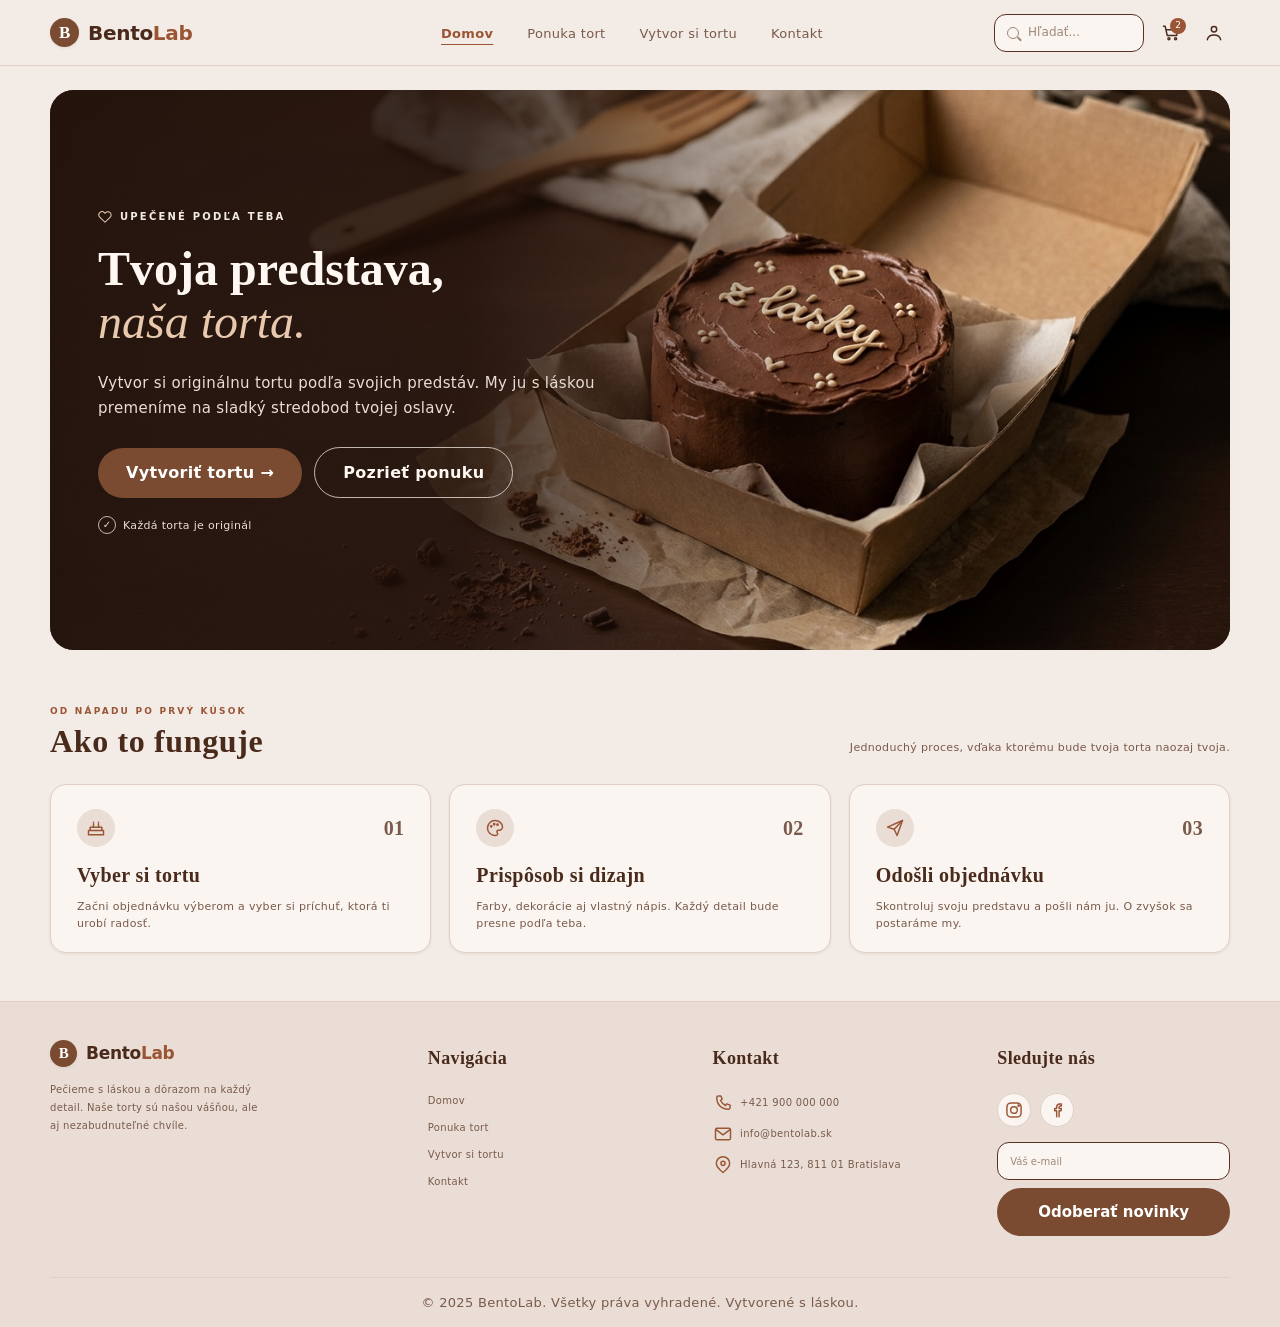
==== index.html @ b3e27fe7 "trieťa stranka "Vytvor si tortu"" ====
<!doctype html>
<html lang="sk">
<head>
  <meta charset="utf-8">
  <meta name="viewport" content="width=device-width, initial-scale=1">
  <title>BentoLab — Domov</title>
  <link rel="icon" type="image/svg+xml" href="img/favicon.svg">
  <link rel="stylesheet" href="styles.css">
</head>
<body>
  <header class="site-header">
    <div class="header-inner">
      <a class="brand" href="index.html" aria-label="BentoLab — Domov">
        <span class="brand-mark">B</span>
        <span class="brand-name"><span>Bento</span><span class="brand-accent">Lab</span></span>
      </a>

      <nav class="main-nav" aria-label="Hlavná navigácia">
        <a class="active" href="index.html" aria-current="page">Domov</a>
        <a href="ponuka.html">Ponuka tort</a>
        <a href="konfigurator.html">Vytvor si tortu</a>
        <a href="#">Kontakt</a>
      </nav>

      <div class="header-actions">
        <label class="search-box" aria-label="Hľadať">
          <span class="search-icon" aria-hidden="true"></span>
          <input type="search" placeholder="Hľadať..." autocomplete="off">
        </label>
        <button class="icon-button cart-button" type="button" aria-label="Košík">
          <svg class="cart-icon" aria-hidden="true" viewBox="0 0 24 24" fill="none" xmlns="http://www.w3.org/2000/svg">
            <path d="M3 4h2l2.5 11h11.2l2-7H6.1" />
            <circle cx="9.5" cy="19" r="1.25" />
            <circle cx="17.5" cy="19" r="1.25" />
          </svg>
          <span class="cart-count">2</span>
        </button>
        <button class="icon-button account-button" type="button" aria-label="Účet">
          <svg class="account-icon" aria-hidden="true" viewBox="0 0 24 24" fill="none" xmlns="http://www.w3.org/2000/svg">
            <circle cx="12" cy="7.5" r="3.25" />
            <path d="M4 20c.8-3.5 3.7-5.5 8-5.5s7.2 2 8 5.5" />
          </svg>
        </button>
        <button class="icon-button menu-toggle" type="button" aria-label="Otvoriť menu" aria-expanded="false" aria-controls="menu">
          <svg class="menu-icon" aria-hidden="true" viewBox="0 0 24 24" fill="none" xmlns="http://www.w3.org/2000/svg">
            <path class="menu-icon-open" d="M4 6h16M4 12h16M4 18h16" />
            <path class="menu-icon-close" d="m6 6 12 12M18 6 6 18" />
          </svg>
        </button>
      </div>
    </div>
    <nav class="mobile-nav" id="menu" aria-label="Mobilná navigácia" hidden>
      <a class="active" href="index.html" aria-current="page">Domov</a>
      <a href="ponuka.html">Ponuka tort</a>
      <a href="konfigurator.html">Vytvor si tortu</a>
      <a href="#">Kontakt</a>
    </nav>
  </header>

  <main>
    <section class="hero" aria-labelledby="hero-title">
      <img class="hero-image" src="img/hero-torta.png" alt="Čokoládová bento torta s nápisom z lásky v kartónovej krabičke">
      <div class="hero-inner">
        <div class="hero-copy">
          <p class="eyebrow">
            <svg class="badge-icon" viewBox="0 0 24 24" width="14" height="14" fill="none" stroke="currentColor" stroke-width="1.75" stroke-linecap="round" stroke-linejoin="round" aria-hidden="true">
              <path d="M20.8 4.6a5.5 5.5 0 0 0-7.8 0L12 5.7l-1.1-1.1a5.5 5.5 0 0 0-7.8 7.8l1.1 1.1L12 21l7.8-7.5 1.1-1.1a5.5 5.5 0 0 0-.1-7.8Z" />
            </svg>
            <span class="eyebrow-label">UPEČENÉ PODĽA TEBA</span>
          </p>
          <h1 id="hero-title"><span>Tvoja predstava,</span><em>naša torta.</em></h1>
          <p class="hero-description">
            Vytvor si originálnu tortu podľa svojich predstáv. My ju s láskou
            premeníme na sladký stredobod tvojej oslavy.
          </p>
          <div class="hero-actions">
            <a class="button button-primary" href="konfigurator.html">Vytvoriť tortu &rarr;</a>
            <a class="button button-secondary" href="ponuka.html">Pozrieť ponuku</a>
          </div>
          <p class="availability"><span aria-hidden="true">✓</span> Každá torta je originál</p>
        </div>
      </div>
    </section>

    <section class="how-it-works" aria-labelledby="how-title">
      <div class="section-heading">
        <div>
          <p class="eyebrow">OD NÁPADU PO PRVÝ KÚSOK</p>
          <h2 id="how-title">Ako to funguje</h2>
        </div>
        <p>Jednoduchý proces, vďaka ktorému bude tvoja torta naozaj tvoja.</p>
      </div>

      <div class="steps-grid">
        <article class="step-card">
          <div class="step-card-top">
            <span class="step-icon">
              <svg class="ui-icon" viewBox="0 0 24 24" fill="none" stroke="currentColor" stroke-width="1.75" stroke-linecap="round" stroke-linejoin="round" aria-hidden="true">
                <path d="M5 11h14v4H5zM3 15h18v5H3zM9 7v4m6-4v4M9 5v.01m6-.01v.01" />
              </svg>
            </span>
            <span class="step-number">01</span>
          </div>
          <h3>Vyber si tortu</h3>
          <p>Začni objednávku výberom a vyber si príchuť, ktorá ti urobí radosť.</p>
        </article>

        <article class="step-card">
          <div class="step-card-top">
            <span class="step-icon">
              <svg class="ui-icon" viewBox="0 0 24 24" fill="none" stroke="currentColor" stroke-width="1.75" stroke-linecap="round" stroke-linejoin="round" aria-hidden="true">
                <path d="M12 3a9 9 0 1 0 0 18h1.2a2 2 0 0 0 1.5-3.3 1.8 1.8 0 0 1 1.4-3h.9A4 4 0 0 0 21 10.7C21 6.5 17 3 12 3Z" />
                <circle cx="7.5" cy="10" r=".8" />
                <circle cx="11" cy="7.5" r=".8" />
                <circle cx="15" cy="8" r=".8" />
              </svg>
            </span>
            <span class="step-number">02</span>
          </div>
          <h3>Prispôsob si dizajn</h3>
          <p>Farby, dekorácie aj vlastný nápis. Každý detail bude presne podľa teba.</p>
        </article>

        <article class="step-card">
          <div class="step-card-top">
            <span class="step-icon">
              <svg class="ui-icon" viewBox="0 0 24 24" fill="none" stroke="currentColor" stroke-width="1.75" stroke-linecap="round" stroke-linejoin="round" aria-hidden="true">
                <path d="m3 11 18-8-6.5 18-3.5-7.5L3 11Z" />
                <path d="M11 13.5 21 3" />
              </svg>
            </span>
            <span class="step-number">03</span>
          </div>
          <h3>Odošli objednávku</h3>
          <p>Skontroluj svoju predstavu a pošli nám ju. O zvyšok sa postaráme my.</p>
        </article>
      </div>
    </section>
  </main>

  <footer class="site-footer">
    <div class="footer-inner">
      <div class="footer-brand">
        <a class="brand" href="index.html" aria-label="BentoLab — Domov">
          <span class="brand-mark">B</span>
          <span class="brand-name"><span>Bento</span><span class="brand-accent">Lab</span></span>
        </a>
        <p>
          Pečieme s láskou a dôrazom na každý detail. Naše torty sú našou vášňou,
          ale aj nezabudnuteľné chvíle.
        </p>
      </div>

      <div class="footer-column">
        <h2>Navigácia</h2>
        <a href="index.html">Domov</a>
        <a href="ponuka.html">Ponuka tort</a>
        <a href="konfigurator.html">Vytvor si tortu</a>
        <a href="#">Kontakt</a>
      </div>

      <div class="footer-column footer-contact">
        <h2>Kontakt</h2>
        <p>
          <svg class="ui-icon" viewBox="0 0 24 24" fill="none" stroke="currentColor" stroke-width="1.75" stroke-linecap="round" stroke-linejoin="round" aria-hidden="true">
            <path d="M6.5 3.5h3l1.5 4-2 1.5a15 15 0 0 0 6 6l1.5-2 4 1.5v3c0 1.1-.9 2-2 2C10 19.5 4.5 14 4.5 5.5c0-1.1.9-2 2-2Z" />
          </svg>
          +421 900 000 000
        </p>
        <p>
          <svg class="ui-icon" viewBox="0 0 24 24" fill="none" stroke="currentColor" stroke-width="1.75" stroke-linecap="round" stroke-linejoin="round" aria-hidden="true">
            <rect x="3" y="5" width="18" height="14" rx="2" />
            <path d="m4 7 8 6 8-6" />
          </svg>
          info@bentolab.sk
        </p>
        <p>
          <svg class="ui-icon" viewBox="0 0 24 24" fill="none" stroke="currentColor" stroke-width="1.75" stroke-linecap="round" stroke-linejoin="round" aria-hidden="true">
            <path d="M20 10c0 5-8 11-8 11S4 15 4 10a8 8 0 1 1 16 0Z" />
            <circle cx="12" cy="10" r="2.5" />
          </svg>
          Hlavná 123, 811 01 Bratislava
        </p>
      </div>

      <div class="footer-column footer-social">
        <h2>Sledujte nás</h2>
        <div class="social-links">
          <a href="#" aria-label="Instagram">
            <svg class="ui-icon" viewBox="0 0 24 24" fill="none" stroke="currentColor" stroke-width="1.75" stroke-linecap="round" stroke-linejoin="round" aria-hidden="true">
              <rect x="3.5" y="3.5" width="17" height="17" rx="5" />
              <circle cx="12" cy="12" r="4" />
              <circle cx="17.5" cy="6.8" r=".7" />
            </svg>
          </a>
          <a href="#" aria-label="Facebook">
            <svg class="ui-icon" viewBox="0 0 24 24" fill="none" stroke="currentColor" stroke-width="1.75" stroke-linecap="round" stroke-linejoin="round" aria-hidden="true">
              <path d="M14.5 20v-7h2.3l.4-2.7h-2.7V8.6c0-.8.3-1.3 1.4-1.3h1.4V4.9c-.7-.1-1.4-.2-2.1-.2-2.1 0-3.6 1.3-3.6 3.7v1.9H9.2V13h2.4v7" />
            </svg>
          </a>
        </div>
        <form class="newsletter" action="#" method="post">
          <label class="sr-only" for="newsletter-email">E-mail</label>
          <input id="newsletter-email" type="email" placeholder="Váš e-mail">
          <button type="submit">Odoberať novinky</button>
        </form>
      </div>
    </div>
    <p class="copyright">© 2025 BentoLab. Všetky práva vyhradené. Vytvorené s láskou.</p>
  </footer>

  <script src="script.js"></script>
</body>
</html>
---- styles.css ----
:root {
  --bg: #F3EBE6;
  --card: #FAF5F1;
  --block: #E9DDD5;
  --text: #4A2A1B;
  --text-secondary: #7A5A4A;
  --accent: #9A5535;
  --btn-primary: #7A4B30;
  --btn-primary-hover: #8F5C3E;
  --btn-text: #FFFFFF;
  --border: #5A3220;
  --border-card: #E0D0C6;
  --placeholder: #A08878;
  --font-heading: Georgia, serif;
  --font-body: system-ui, "Segoe UI", sans-serif;
  --font-size-base: 16px;
  --font-size-h1: 48px;
  --font-size-h2: 32px;
  --font-size-h3: 20px;
  --line-height-body: 1.6;
  --letter-spacing: 0.02em;
  --radius-pill: 999px;
  --radius-card: 16px;
  --radius-field: 12px;
  --radius-small: 8px;
  --radius-circle: 50%;
  --button-padding: 12px 28px;
  --field-padding: 0 12px;
  --card-padding: 24px 26px 20px;
  --shadow-card: 0 1px 3px rgba(74, 42, 27, 0.08);
}

* {
  box-sizing: border-box;
}

html {
  scroll-behavior: smooth;
}

body {
  margin: 0;
  background: var(--bg);
  color: var(--text);
  font-family: var(--font-body);
  font-size: var(--font-size-base);
  line-height: var(--line-height-body);
  letter-spacing: var(--letter-spacing);
}

h1,
h2,
h3 {
  font-family: var(--font-heading);
  letter-spacing: var(--letter-spacing);
}

a {
  color: inherit;
  text-decoration: none;
}

button,
input {
  font: inherit;
}

:focus-visible {
  outline: 2px solid var(--accent);
  outline-offset: 2px;
}

.search-box:focus-within {
  outline: 2px solid var(--accent);
  outline-offset: 2px;
}

input::placeholder {
  color: var(--placeholder);
  opacity: 1;
}

.sr-only {
  position: absolute;
  width: 1px;
  height: 1px;
  padding: 0;
  margin: -1px;
  overflow: hidden;
  clip: rect(0, 0, 0, 0);
  white-space: nowrap;
  border: 0;
}

.site-header {
  height: 66px;
  background: var(--bg);
  border-bottom: 1px solid var(--border-card);
}

.header-inner,
.how-it-works,
.footer-inner,
.copyright {
  width: min(1180px, calc(100% - 64px));
  margin-inline: auto;
}

.header-inner {
  height: 100%;
  display: grid;
  grid-template-columns: 220px 1fr auto;
  align-items: center;
  min-width: 0;
}

.brand {
  display: inline-flex;
  align-items: center;
  gap: 9px;
  width: fit-content;
  min-width: 0;
  max-width: 100%;
  color: var(--text);
  font-size: 20px;
  font-weight: 700;
  letter-spacing: -0.3px;
  white-space: nowrap;
}

.brand-name {
  color: var(--text);
}

.brand-accent {
  color: var(--accent);
}

.brand-mark {
  display: inline-grid;
  width: 29px;
  height: 29px;
  place-items: center;
  border-radius: var(--radius-circle);
  background: var(--btn-primary);
  color: var(--btn-text);
  font-size: 17px;
  font-family: var(--font-heading);
  line-height: 1;
  box-shadow: var(--shadow-card);
}

.main-nav {
  display: flex;
  align-items: center;
  justify-content: center;
  gap: 34px;
  font-family: var(--font-body);
  font-size: 13px;
  color: var(--text-secondary);
}

.main-nav a {
  position: relative;
  padding: 23px 0 20px;
}

.main-nav a.active {
  color: var(--accent);
  font-weight: 700;
  text-decoration: underline;
  text-decoration-thickness: 1px;
  text-underline-offset: 6px;
}

.header-actions {
  display: flex;
  align-items: center;
  justify-content: flex-end;
  gap: 12px;
}

.search-box {
  width: 150px;
  height: 38px;
  display: flex;
  align-items: center;
  gap: 7px;
  padding: var(--field-padding);
  border: 1px solid var(--border);
  border-radius: var(--radius-field);
  background: var(--card);
}

.search-box input {
  width: 100%;
  min-width: 0;
  border: 0;
  background: transparent;
  color: var(--text-secondary);
  font-family: var(--font-body);
  font-size: 12px;
}

.search-icon {
  position: relative;
  width: 12px;
  height: 12px;
  flex: 0 0 12px;
  border: 1.5px solid var(--placeholder);
  border-radius: var(--radius-circle);
}

.search-icon::after {
  content: "";
  position: absolute;
  width: 5px;
  height: 1.5px;
  right: -4px;
  bottom: -2px;
  background: var(--placeholder);
  transform: rotate(45deg);
}

.icon-button {
  position: relative;
  width: 31px;
  height: 38px;
  padding: 0;
  border: 0;
  background: transparent;
  color: var(--text-secondary);
  cursor: default;
}

.menu-toggle {
  display: none;
  width: 44px;
  height: 44px;
  color: var(--text);
  cursor: pointer;
}

.menu-icon {
  position: absolute;
  inset: 10px;
  width: 24px;
  height: 24px;
  fill: none;
  stroke: currentColor;
  stroke-width: 1.75px;
  stroke-linecap: round;
}

.menu-icon-close {
  display: none;
}

.menu-toggle[aria-expanded="true"] .menu-icon-open {
  display: none;
}

.menu-toggle[aria-expanded="true"] .menu-icon-close {
  display: block;
}

.mobile-nav {
  display: none;
}

.cart-icon,
.account-icon {
  position: absolute;
  left: 5px;
  top: 9px;
  width: 20px;
  height: 20px;
  color: var(--text);
  stroke: currentColor;
  stroke-width: 1.75;
  stroke-linecap: round;
  stroke-linejoin: round;
}

.cart-count {
  position: absolute;
  right: 1px;
  top: 4px;
  display: grid;
  width: 16px;
  height: 16px;
  place-items: center;
  border-radius: var(--radius-circle);
  background: var(--accent);
  color: var(--btn-text);
  font-family: var(--font-body);
  font-size: 9px;
}

.hero {
  position: relative;
  width: min(1180px, calc(100% - 64px));
  min-height: 560px;
  margin: 24px auto 0;
  overflow: hidden;
  border-radius: 24px;
  background: #1e0f08;
}

.hero-image {
  position: absolute;
  z-index: 0;
  inset: 0;
  width: 100%;
  height: 100%;
  object-fit: cover;
  object-position: 70% center;
}

.hero::after {
  position: absolute;
  z-index: 1;
  inset: 0;
  background: linear-gradient(90deg, rgba(30, 15, 8, 0.95) 0%, rgba(30, 15, 8, 0.85) 35%, rgba(30, 15, 8, 0) 70%);
  content: "";
}

.hero-inner {
  position: relative;
  z-index: 2;
  width: 100%;
  min-height: inherit;
  display: flex;
  align-items: center;
  padding: 48px;
}

.hero-copy {
  width: min(520px, 100%);
}

.hero-copy .eyebrow {
  display: inline-flex;
  align-items: center;
  gap: 8px;
  margin: 0 0 18px;
  padding: 0;
  line-height: 1;
  color: #F3EBE6;
}

.eyebrow {
  margin: 0 0 14px;
  color: var(--accent);
  font-family: var(--font-body);
  font-size: 10px;
  font-weight: 800;
  letter-spacing: 2.2px;
  text-transform: uppercase;
}

.hero-copy .eyebrow .badge-icon {
  display: block;
  width: 14px;
  height: 14px;
  flex-shrink: 0;
  color: #E8C9AE;
}

.hero-copy .eyebrow-label {
  line-height: 1;
  margin: 0;
  padding: 0;
}

.hero h1 {
  margin: 0;
  color: #FFF8F2;
  font-size: var(--font-size-h1);
  line-height: 1.12;
  letter-spacing: 0;
  font-weight: 700;
}

.hero h1 span,
.hero h1 em {
  display: block;
}

.hero h1 em {
  color: #E8C9AE;
  font-weight: 400;
}

.hero-description {
  max-width: 520px;
  margin: 22px 0 26px;
  color: #E9DDD5;
  font-family: var(--font-body);
  font-size: 15px;
  line-height: 1.65;
}

.hero-actions {
  display: flex;
  align-items: center;
  gap: 12px;
}

.button {
  display: inline-flex;
  min-height: 50px;
  align-items: center;
  justify-content: center;
  border-radius: var(--radius-pill);
  padding: var(--button-padding);
  font-family: var(--font-body);
  font-size: var(--font-size-base);
  font-weight: 700;
}

.button-primary {
  background: var(--btn-primary);
  color: var(--btn-text);
}

.hero .button-secondary {
  border: 1px solid rgba(255, 248, 242, 0.7);
  background: transparent;
  color: #FFF8F2;
}

.button-primary:hover,
.newsletter button:hover {
  background: var(--btn-primary-hover);
}

.hero .button-secondary:hover {
  background: rgba(255, 248, 242, 0.12);
}

.availability {
  display: flex;
  align-items: center;
  width: fit-content;
  margin: 18px 0 0;
  color: #E9DDD5;
  font-family: var(--font-body);
  font-size: 11px;
}

.availability span {
  display: inline-grid;
  width: 18px;
  height: 18px;
  margin-right: 7px;
  place-items: center;
  border: 1px solid rgba(233, 221, 213, 0.8);
  border-radius: var(--radius-circle);
  color: #E9DDD5;
  font-size: 10px;
}

.how-it-works {
  min-height: 265px;
  padding: 54px 0 48px;
}

.section-heading {
  display: flex;
  align-items: flex-end;
  justify-content: space-between;
  margin-bottom: 24px;
}

.section-heading .eyebrow {
  margin-bottom: 6px;
  font-size: 9px;
}

.section-heading h2 {
  margin: 0;
  color: var(--text);
  font-size: var(--font-size-h2);
  line-height: 1.1;
}

.section-heading > p {
  margin: 0 0 3px;
  color: var(--text-secondary);
  font-family: var(--font-body);
  font-size: 11px;
}

.steps-grid {
  display: grid;
  grid-template-columns: repeat(3, 1fr);
  gap: 18px;
}

.step-card {
  min-height: 150px;
  padding: var(--card-padding);
  border: 1px solid var(--border-card);
  border-radius: var(--radius-card);
  background: var(--card);
  box-shadow: var(--shadow-card);
}

.step-card-top {
  display: flex;
  align-items: center;
  justify-content: space-between;
  margin-bottom: 12px;
  color: var(--accent);
}

.step-icon {
  display: grid;
  width: 38px;
  height: 38px;
  place-items: center;
  border-radius: var(--radius-circle);
  background: var(--block);
}

.ui-icon {
  display: block;
  width: 20px;
  height: 20px;
  flex: none;
  color: var(--accent);
  fill: none;
  stroke: currentColor;
  stroke-width: 1.75;
  stroke-linecap: round;
  stroke-linejoin: round;
}

.step-number {
  color: var(--text-secondary);
  font-family: var(--font-heading);
  font-size: 20px;
  font-weight: 700;
  font-variant-numeric: lining-nums;
}

.step-card h3 {
  margin: 0 0 7px;
  color: var(--text);
  font-size: var(--font-size-h3);
}

.step-card p {
  margin: 0;
  color: var(--text-secondary);
  font-family: var(--font-body);
  font-size: 11px;
  line-height: 1.55;
}

.site-footer {
  background: var(--block);
  border-top: 1px solid var(--border-card);
}

.footer-inner {
  min-height: 220px;
  display: grid;
  grid-template-columns: 1.4fr repeat(3, 1fr);
  gap: 52px;
  padding: 38px 0 28px;
}

.footer-brand .brand {
  margin-bottom: 14px;
  font-size: 17px;
}

.footer-brand .brand-mark {
  width: 27px;
  height: 27px;
  font-size: 15px;
}

.footer-brand p,
.footer-contact p,
.footer-column a {
  font-family: var(--font-body);
}

.footer-brand p {
  max-width: 210px;
  margin: 0;
  color: var(--text-secondary);
  font-size: 10px;
  line-height: 1.8;
}

.footer-column {
  display: flex;
  flex-direction: column;
  align-items: flex-start;
  gap: 11px;
  color: var(--text-secondary);
  font-size: 10px;
}

.footer-column h2 {
  margin: 4px 0 10px;
  color: var(--text);
  font-family: Georgia, serif;
  font-size: 18px;
  font-weight: 600;
  letter-spacing: var(--letter-spacing);
}

.footer-contact p {
  margin: 0;
  line-height: 1.8;
}

.footer-contact .ui-icon {
  display: inline-block;
  margin-right: 4px;
  vertical-align: middle;
}

.social-links {
  display: flex;
  gap: 9px;
  margin-bottom: 4px;
}

.social-links a {
  display: grid;
  width: 34px;
  height: 34px;
  place-items: center;
  border: 1px solid var(--border-card);
  border-radius: var(--radius-circle);
  background: var(--card);
  color: var(--accent);
  font-family: var(--font-body);
  font-size: 15px;
}

.newsletter {
  width: 100%;
  display: flex;
  flex-direction: column;
  gap: 8px;
}

.newsletter input {
  width: 100%;
  height: 38px;
  border: 1px solid var(--border);
  border-radius: var(--radius-field);
  padding: var(--field-padding);
  background: var(--card);
  color: var(--text-secondary);
  font-family: var(--font-body);
  font-size: 10px;
}

.newsletter button {
  border: 0;
  border-radius: var(--radius-pill);
  padding: 12px 24px;
  background: var(--btn-primary);
  color: var(--btn-text);
  font-family: var(--font-body);
  font-size: 15px;
  font-weight: 600;
  cursor: pointer;
}

.copyright {
  min-height: 50px;
  display: flex;
  align-items: center;
  justify-content: center;
  margin-bottom: 0;
  border-top: 1px solid var(--border-card);
  color: var(--text-secondary);
  font-family: var(--font-body);
  font-size: 13px;
}

.cake-menu {
  width: min(1180px, calc(100% - 64px));
  margin-inline: auto;
  padding: 24px 0 34px;
}

.cake-grid {
  display: grid;
  grid-template-columns: repeat(3, minmax(0, 1fr));
  grid-auto-rows: 1fr;
  gap: 14px;
}

.cake-card,
.cake-card * {
  min-width: 0;
  max-width: 100%;
  box-sizing: border-box;
}

.cake-card {
  display: flex;
  flex-direction: column;
  overflow: hidden;
  border: 1px solid var(--border-card);
  border-radius: var(--radius-card);
  background: var(--card);
  box-shadow: var(--shadow-card);
}

.cake-image {
  position: relative;
  width: 100%;
  aspect-ratio: 1 / 1;
  display: flex;
  flex-direction: column;
  align-items: center;
  justify-content: center;
  gap: 8px;
  border-bottom: 1px solid var(--border-card);
  background: var(--card);
  color: var(--placeholder);
}

.cake-photo {
  position: absolute;
  inset: 0;
  width: 100%;
  height: 100%;
  border-radius: var(--radius-card) var(--radius-card) 0 0;
  object-fit: cover;
  object-position: center;
}

.cake-placeholder-icon {
  display: grid;
  width: 42px;
  height: 42px;
  place-items: center;
  border: 1px solid var(--border-card);
  border-radius: var(--radius-circle);
  color: var(--accent);
  font-size: 17px;
}

.cake-placeholder-text {
  font-size: 9px;
}

.cake-badge {
  position: absolute;
  top: 10px;
  left: 10px;
  padding: 2px 7px;
  border: 1px solid var(--border-card);
  border-radius: var(--radius-pill);
  background: var(--card);
  color: var(--text-secondary);
  font-size: 8px;
  line-height: 1.4;
  text-transform: uppercase;
}

.cake-card-content {
  flex: 1;
  display: flex;
  flex-direction: column;
  gap: 12px;
  padding: 12px;
}

.cake-card-heading {
  display: flex;
  align-items: flex-start;
  justify-content: space-between;
  gap: 6px;
}

.cake-card-heading h2 {
  margin: 0;
  color: var(--text);
  font-size: 17px;
  line-height: 1.25;
  overflow-wrap: anywhere;
}

.cake-rating {
  flex: none;
  color: var(--accent);
  font-size: 10px;
  letter-spacing: 0;
  line-height: 1.5;
  white-space: nowrap;
}

.cake-description {
  margin: 0;
  color: var(--text-secondary);
  font-size: 13px;
  line-height: 1.6;
  overflow-wrap: anywhere;
}

.cake-card-footer {
  display: flex;
  flex-direction: column;
  gap: 12px;
  margin-top: auto;
}

.cake-price {
  display: flex;
  align-items: center;
  justify-content: space-between;
  color: var(--text-secondary);
  font-size: 11px;
}

.cake-price strong {
  color: var(--accent);
  font-size: 13px;
}

.cake-button {
  display: flex;
  min-height: 42px;
  align-items: center;
  justify-content: center;
  gap: 6px;
  border-radius: var(--radius-pill);
  background: var(--btn-primary);
  color: var(--btn-text);
  font-size: 12px;
  font-weight: 700;
  text-align: center;
  white-space: normal;
  overflow-wrap: anywhere;
}

.cake-button:hover {
  background: var(--btn-primary-hover);
}

.custom-cake-cta {
  background: var(--block);
}

.custom-cake-cta-inner {
  width: min(1180px, calc(100% - 64px));
  min-height: 250px;
  display: flex;
  flex-direction: column;
  align-items: center;
  justify-content: center;
  gap: 16px;
  margin-inline: auto;
  padding: 32px 0;
  text-align: center;
}

.custom-cake-cta h2 {
  margin: 0;
  color: var(--text);
  font-size: var(--font-size-h2);
  line-height: 1.2;
}

.custom-cake-cta p {
  margin: 0;
  color: var(--text-secondary);
  font-size: 16px;
}

.builder-page {
  width: min(1180px, calc(100% - 64px));
  min-width: 0;
  max-width: 100%;
  margin-inline: auto;
  padding: 38px 0 64px;
}

.builder-heading {
  max-width: 680px;
  margin-bottom: 32px;
}

.builder-heading .eyebrow {
  margin-bottom: 8px;
}

.builder-heading h1 {
  margin: 0 0 10px;
  color: var(--text);
  font-size: var(--font-size-h1);
  line-height: 1.15;
}

.builder-heading > p:last-child {
  margin: 0;
  color: var(--text-secondary);
}

.builder-layout {
  display: grid;
  grid-template-columns: minmax(0, 1.15fr) minmax(0, 1fr);
  align-items: start;
  gap: 48px;
  min-width: 0;
  max-width: 100%;
}

.cake-preview {
  min-width: 0;
  max-width: 100%;
  margin: 0;
}

.cake-preview-panel {
  position: relative;
  width: 100%;
  aspect-ratio: 1 / 1;
  display: grid;
  place-items: center;
  overflow: hidden;
  border: 1px solid var(--border-card);
  border-radius: var(--radius-card);
  background: var(--block);
  box-shadow: var(--shadow-card);
}

.preview-label {
  position: absolute;
  top: 16%;
  left: 50%;
  display: flex;
  align-items: center;
  gap: 7px;
  padding: 6px 12px;
  border: 1px solid var(--border-card);
  border-radius: var(--radius-pill);
  background: var(--card);
  color: var(--text-secondary);
  font-size: 11px;
  transform: translateX(-50%);
  white-space: nowrap;
}

.preview-label span {
  color: var(--accent);
  font-size: 10px;
}

.preview-cake {
  --cake-icing: var(--accent);
  --cake-ink: var(--btn-text);
  position: relative;
  width: min(270px, 72%);
  aspect-ratio: 1 / 0.72;
  margin-top: 16%;
}

.preview-cake[data-color="apricot"] {
  --cake-icing: var(--btn-primary);
}

.preview-cake[data-color="blue"] {
  --cake-icing: var(--text-secondary);
}

.preview-cake[data-color="sage"] {
  --cake-icing: var(--card);
  --cake-ink: var(--text);
}

.preview-top,
.preview-layer,
.preview-filling,
.preview-base {
  position: absolute;
  left: 50%;
  width: 72%;
  transform: translateX(-50%);
}

.preview-top {
  z-index: 2;
  top: 10%;
  width: 54%;
  height: 19%;
  border: 1px solid var(--border-card);
  border-radius: 30px 30px 10px 10px;
  background: var(--card);
}

.preview-decoration {
  position: absolute;
  z-index: 4;
  top: 6%;
  left: 50%;
  color: var(--accent);
  font-size: 20px;
  transform: translateX(-50%);
}

.preview-layer {
  z-index: 3;
  top: 22%;
  height: 35%;
  display: grid;
  place-items: center;
  border: 1px solid var(--accent);
  border-radius: 48% 48% 16% 16% / 38% 38% 18% 18%;
  background: var(--cake-icing);
  color: var(--cake-ink);
}

.preview-inscription {
  max-width: 90%;
  overflow: hidden;
  font-family: var(--font-heading);
  font-size: clamp(11px, 2vw, 16px);
  font-weight: 700;
  text-overflow: ellipsis;
  white-space: nowrap;
}

.preview-filling {
  z-index: 2;
  top: 54%;
  height: 9%;
  border: 1px solid var(--border-card);
  border-radius: 50%;
  background: var(--card);
}

.preview-base {
  z-index: 1;
  top: 58%;
  height: 33%;
  display: grid;
  place-items: center;
  border: 1px solid var(--accent);
  border-radius: 18% 18% 16% 16% / 24% 24% 16% 16%;
  background: var(--cake-icing);
  color: var(--cake-ink);
  font-size: clamp(8px, 1.5vw, 12px);
  text-align: center;
}

.preview-shadow {
  position: absolute;
  right: 3%;
  bottom: 1%;
  left: 3%;
  height: 7%;
  border-radius: 50%;
  background: rgba(74, 42, 27, 0.12);
  filter: blur(4px);
}

.cake-preview figcaption {
  margin-top: 12px;
  color: var(--text-secondary);
  font-size: 12px;
  text-align: center;
}

.config-card {
  min-width: 0;
  max-width: 100%;
  padding: 24px;
  border: 1px solid var(--border-card);
  border-radius: var(--radius-card);
  background: var(--card);
  box-shadow: var(--shadow-card);
}

.config-card-heading {
  display: flex;
  align-items: center;
  justify-content: space-between;
  gap: 12px;
  padding-bottom: 16px;
  border-bottom: 1px solid var(--border-card);
}

.config-card-heading .eyebrow {
  margin: 0 0 2px;
  font-size: 9px;
}

.config-card-heading h2 {
  margin: 0;
  color: var(--text);
  font-size: 26px;
  line-height: 1.25;
}

.step-count {
  flex: none;
  padding: 4px 9px;
  border-radius: var(--radius-pill);
  background: var(--block);
  color: var(--text-secondary);
  font-size: 10px;
}

#cake-configurator {
  min-width: 0;
  max-width: 100%;
}

.config-step {
  min-width: 0;
  min-inline-size: 0;
  max-width: 100%;
  margin: 0;
  padding: 14px 0;
  border: 0;
  border-bottom: 1px solid var(--border-card);
}

.config-step legend {
  width: 100%;
  display: flex;
  align-items: center;
  gap: 8px;
  padding: 0 0 10px;
  color: var(--text);
  font-size: 13px;
  font-weight: 700;
}

.step-index {
  width: 20px;
  height: 20px;
  flex: 0 0 20px;
  display: inline-grid;
  place-items: center;
  border-radius: var(--radius-circle);
  background: var(--block);
  color: var(--accent);
  font-size: 10px;
}

.size-options {
  display: grid;
  grid-template-columns: repeat(3, minmax(0, 1fr));
  gap: 8px;
  min-width: 0;
}

.size-option,
.color-option,
.decoration-option {
  position: relative;
  min-width: 0;
  max-width: 100%;
  cursor: pointer;
}

.config-choice[type="radio"],
.config-choice[type="checkbox"] {
  position: absolute;
  width: 1px;
  height: 1px;
  padding: 0;
  margin: -1px;
  overflow: hidden;
  clip: rect(0, 0, 0, 0);
  white-space: nowrap;
  border: 0;
}

.size-option-content {
  min-height: 54px;
  display: flex;
  flex-direction: column;
  align-items: center;
  justify-content: center;
  gap: 1px;
  border: 1px solid var(--border-card);
  border-radius: var(--radius-field);
  background: var(--card);
  color: var(--text);
}

.size-option-content strong {
  font-size: 12px;
}

.size-option-content small {
  color: var(--text-secondary);
  font-size: 9px;
  line-height: 1.4;
}

.config-choice[type="radio"]:checked + .size-option-content,
.config-choice[type="radio"]:checked + .color-option-content {
  border-color: var(--accent);
  box-shadow: inset 0 0 0 1px var(--accent);
}

.config-choice[type="radio"]:focus-visible + .size-option-content,
.config-choice[type="radio"]:focus-visible + .color-option-content,
.config-choice[type="checkbox"]:focus-visible + span {
  outline: 2px solid var(--accent);
  outline-offset: 2px;
}

.field-label {
  display: block;
  margin: 10px 0 5px;
  color: var(--text-secondary);
  font-size: 11px;
}

.config-select,
.config-input {
  width: 100%;
  min-width: 0;
  max-width: 100%;
  min-height: 40px;
  padding: 8px 11px;
  border: 1px solid var(--border-card);
  border-radius: var(--radius-small);
  background: var(--card);
  color: var(--text-secondary);
  font-family: var(--font-body);
  font-size: 11px;
}

.color-options {
  display: grid;
  grid-template-columns: repeat(4, minmax(0, 1fr));
  gap: 6px;
  min-width: 0;
}

.color-option-content {
  min-height: 64px;
  display: flex;
  flex-direction: column;
  align-items: center;
  justify-content: center;
  gap: 5px;
  border: 1px solid transparent;
  border-radius: var(--radius-small);
  color: var(--text-secondary);
  font-size: 9px;
  line-height: 1.3;
  text-align: center;
}

.color-swatch {
  width: 16px;
  height: 16px;
  border: 2px solid var(--card);
  border-radius: var(--radius-circle);
  box-shadow: 0 0 0 1px var(--border-card);
}

.swatch-rose {
  background: var(--accent);
}

.swatch-apricot {
  background: var(--placeholder);
}

.swatch-blue {
  background: var(--text-secondary);
}

.swatch-sage {
  background: var(--block);
}

.decoration-options {
  display: flex;
  flex-wrap: wrap;
  gap: 7px;
  margin-top: 7px;
}

.decoration-option > span {
  min-height: 27px;
  display: flex;
  align-items: center;
  padding: 4px 10px;
  border: 1px solid var(--border-card);
  border-radius: var(--radius-pill);
  background: var(--card);
  color: var(--text-secondary);
  font-size: 10px;
}

.config-choice[type="checkbox"]:checked + span {
  border-color: var(--accent);
  background: var(--block);
  color: var(--text);
}

.config-input::placeholder {
  color: var(--placeholder);
}

.character-count {
  margin: 4px 0 0;
  color: var(--text-secondary);
  font-size: 9px;
  text-align: right;
}

.upload-control {
  min-height: 54px;
  display: flex;
  align-items: center;
  gap: 10px;
  padding: 9px 12px;
  border: 1px solid var(--border-card);
  border-radius: var(--radius-field);
  background: var(--card);
  color: var(--text-secondary);
  cursor: pointer;
}

.upload-icon,
.upload-action {
  color: var(--accent);
  font-size: 17px;
}

.upload-copy {
  min-width: 0;
  flex: 1;
  display: flex;
  flex-direction: column;
  line-height: 1.4;
}

.upload-copy strong {
  color: var(--text);
  font-size: 10px;
}

.upload-copy small {
  color: var(--text-secondary);
  font-size: 9px;
}

.upload-status {
  min-height: 0;
  margin: 0;
  color: var(--text-secondary);
  font-size: 10px;
  overflow-wrap: anywhere;
}

.upload-status:not(:empty) {
  margin-top: 5px;
}

.order-summary {
  margin-top: 14px;
  padding: 14px;
  border: 1px solid var(--border-card);
  border-radius: var(--radius-field);
  background: var(--bg);
}

.summary-price {
  display: flex;
  align-items: center;
  justify-content: space-between;
  gap: 12px;
  color: var(--text-secondary);
  font-size: 11px;
}

.summary-price strong {
  color: var(--accent);
  font-size: 20px;
  white-space: nowrap;
}

.summary-details,
.summary-note {
  margin: 7px 0 0;
  color: var(--text-secondary);
  font-size: 9px;
  line-height: 1.5;
  overflow-wrap: anywhere;
}

.order-button {
  width: 100%;
  min-height: 42px;
  gap: 6px;
  margin-top: 12px;
  padding: 10px 16px;
  border: 0;
  font-size: 11px;
  cursor: pointer;
}

@media (max-width: 980px) {
  .header-inner,
  .how-it-works,
  .footer-inner,
  .copyright {
    width: min(100% - 40px, 760px);
  }

  .header-inner {
    grid-template-columns: 180px 1fr;
  }

  .builder-layout {
    grid-template-columns: minmax(0, 1fr);
    gap: 28px;
  }

  .cake-preview {
    width: min(100%, 560px);
    justify-self: center;
  }

  .custom-cake-cta-inner {
    width: min(100% - 40px, 760px);
  }

  .main-nav {
    display: none;
  }

  .header-actions {
    justify-self: end;
  }

  .footer-inner {
    grid-template-columns: 1.2fr 0.8fr 1fr;
  }

  .footer-social {
    grid-column: 1 / -1;
  }
}

@media (max-width: 760px) {
  .site-header {
    height: 58px;
  }

  .header-inner,
  .how-it-works,
  .footer-inner,
  .copyright {
    width: calc(100% - 32px);
  }

  .cake-menu,
  .custom-cake-cta-inner,
  .builder-page {
    width: calc(100% - 32px);
    max-width: 100%;
    min-width: 0;
  }

  .header-inner {
    grid-template-columns: minmax(0, 1fr) auto;
  }

  .header-actions {
    min-width: 0;
    max-width: 100%;
  }

  .icon-button {
    flex: 0 0 auto;
  }

  .search-box {
    display: none;
  }

  .section-heading {
    align-items: flex-start;
  }

  .section-heading > p {
    display: none;
  }

  .steps-grid {
    grid-template-columns: 1fr;
  }

  .cake-grid {
    grid-template-columns: repeat(2, minmax(0, 1fr));
  }

  .footer-inner {
    grid-template-columns: 1fr 1fr;
  }

  .footer-social {
    grid-column: auto;
  }
}

@media (max-width: 520px) {
  .header-actions {
    gap: 4px;
  }

  .builder-heading h1 {
    font-size: 36px;
  }

  .config-card {
    padding: 18px;
  }

  .hero-actions {
    align-items: flex-start;
    flex-direction: column;
  }

  .footer-inner {
    grid-template-columns: 1fr;
  }
}

@media (max-width: 600px) {
  .cake-grid {
    grid-template-columns: minmax(0, 1fr);
    gap: 12px;
  }
}

@media (max-width: 768px) {
  .site-header {
    height: auto;
  }

  .header-inner {
    min-height: 58px;
  }

  .search-box {
    display: none;
  }

  .menu-toggle {
    display: block;
  }

  .mobile-nav:not([hidden]) {
    display: flex;
    flex-direction: column;
    width: 100%;
    padding: 4px 16px;
    border-bottom: 1px solid var(--border-card);
    background: var(--bg);
  }

  .mobile-nav a {
    padding: 14px;
    color: var(--text-secondary);
  }

  .mobile-nav a.active {
    color: var(--accent);
    text-decoration: underline;
    text-decoration-color: var(--accent);
    text-underline-offset: 4px;
  }

  .hero {
    width: calc(100% - 32px);
    min-height: 560px;
    margin-top: 16px;
  }

  .hero::after {
    background: linear-gradient(180deg, rgba(30, 15, 8, 0.92) 0%, rgba(30, 15, 8, 0.6) 58%, rgba(30, 15, 8, 0.2) 100%);
  }

  .hero-inner {
    align-items: flex-start;
    padding: 32px 24px;
  }

  .hero-copy {
    width: min(520px, 100%);
  }

  .hero h1 {
    font-size: 40px;
  }

  .hero-actions {
    align-items: stretch;
    flex-direction: column;
  }

  .hero-actions .button {
    width: 100%;
  }
}
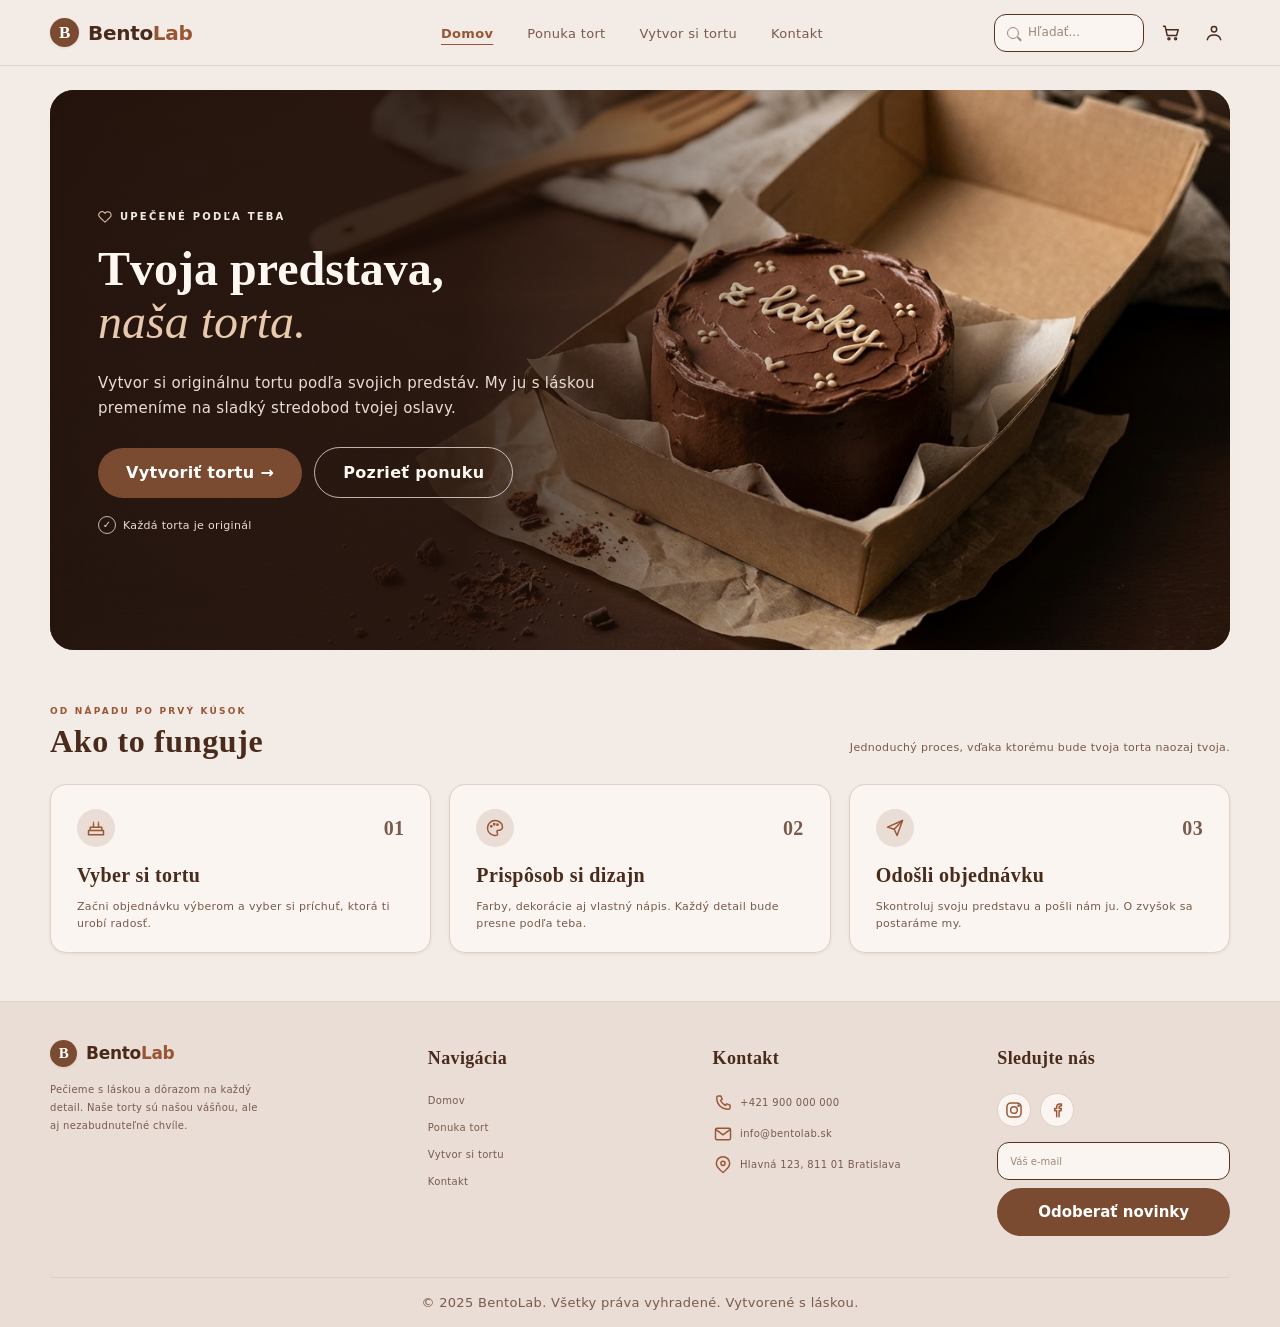
==== commit 2ab76969: "funkčný košík pre celý web" ====
--- a/index.html
+++ b/index.html
@@ -19,7 +19,7 @@
         <a class="active" href="index.html" aria-current="page">Domov</a>
         <a href="ponuka.html">Ponuka tort</a>
         <a href="konfigurator.html">Vytvor si tortu</a>
-        <a href="#">Kontakt</a>
+        <a href="kontakt.html">Kontakt</a>
       </nav>
 
       <div class="header-actions">
@@ -27,13 +27,13 @@
           <span class="search-icon" aria-hidden="true"></span>
           <input type="search" placeholder="Hľadať..." autocomplete="off">
         </label>
-        <button class="icon-button cart-button" type="button" aria-label="Košík">
+        <button class="icon-button cart-button" type="button" aria-label="Košík" aria-expanded="false" aria-controls="cart-drawer">
           <svg class="cart-icon" aria-hidden="true" viewBox="0 0 24 24" fill="none" xmlns="http://www.w3.org/2000/svg">
             <path d="M3 4h2l2.5 11h11.2l2-7H6.1" />
             <circle cx="9.5" cy="19" r="1.25" />
             <circle cx="17.5" cy="19" r="1.25" />
           </svg>
-          <span class="cart-count">2</span>
+          <span class="cart-count" hidden></span>
         </button>
         <button class="icon-button account-button" type="button" aria-label="Účet">
           <svg class="account-icon" aria-hidden="true" viewBox="0 0 24 24" fill="none" xmlns="http://www.w3.org/2000/svg">
@@ -53,7 +53,7 @@
       <a class="active" href="index.html" aria-current="page">Domov</a>
       <a href="ponuka.html">Ponuka tort</a>
       <a href="konfigurator.html">Vytvor si tortu</a>
-      <a href="#">Kontakt</a>
+      <a href="kontakt.html">Kontakt</a>
     </nav>
   </header>
 
@@ -156,7 +156,7 @@
         <a href="index.html">Domov</a>
         <a href="ponuka.html">Ponuka tort</a>
         <a href="konfigurator.html">Vytvor si tortu</a>
-        <a href="#">Kontakt</a>
+        <a href="kontakt.html">Kontakt</a>
       </div>
 
       <div class="footer-column footer-contact">
@@ -210,5 +210,6 @@
   </footer>
 
   <script src="script.js"></script>
+  <script src="cart.js"></script>
 </body>
 </html>
--- a/styles.css
+++ b/styles.css
@@ -233,6 +233,10 @@
   cursor: default;
 }
 
+.cart-button {
+  cursor: pointer;
+}
+
 .menu-toggle {
   display: none;
   width: 44px;
@@ -297,6 +301,10 @@
   font-size: 9px;
 }
 
+.cart-count[hidden] {
+  display: none;
+}
+
 .hero {
   position: relative;
   width: min(1180px, calc(100% - 64px));
@@ -840,15 +848,215 @@
   border-radius: var(--radius-pill);
   background: var(--btn-primary);
   color: var(--btn-text);
+  border: 0;
+  padding: 8px 14px;
+  font-family: var(--font-body);
   font-size: 12px;
   font-weight: 700;
   text-align: center;
   white-space: normal;
   overflow-wrap: anywhere;
+  cursor: pointer;
 }
 
 .cake-button:hover {
   background: var(--btn-primary-hover);
+}
+
+.cart-open {
+  overflow: hidden;
+}
+
+.cart-overlay {
+  position: fixed;
+  z-index: 1000;
+  inset: 0;
+}
+
+.cart-overlay[hidden] {
+  display: none;
+}
+
+.cart-backdrop {
+  position: absolute;
+  inset: 0;
+  width: 100%;
+  height: 100%;
+  border: 0;
+  background: rgba(36, 22, 15, 0.45);
+  cursor: pointer;
+}
+
+.cart-drawer {
+  position: absolute;
+  top: 0;
+  right: 0;
+  width: min(440px, 100%);
+  height: 100%;
+  display: flex;
+  flex-direction: column;
+  padding: 28px;
+  border-left: 1px solid var(--border-card);
+  background: var(--card);
+  color: var(--text);
+  box-shadow: -8px 0 24px rgba(74, 42, 27, 0.12);
+  box-sizing: border-box;
+  overflow-y: auto;
+}
+
+.cart-drawer-header {
+  display: flex;
+  align-items: center;
+  justify-content: space-between;
+  gap: 16px;
+  padding-bottom: 18px;
+  border-bottom: 1px solid var(--border-card);
+}
+
+.cart-drawer-header h2 {
+  margin: 0;
+  font-size: var(--font-size-h2);
+}
+
+.cart-close {
+  width: 42px;
+  height: 42px;
+  border: 1px solid var(--border-card);
+  border-radius: var(--radius-circle);
+  background: var(--bg);
+  color: var(--text);
+  font-size: 26px;
+  line-height: 1;
+  cursor: pointer;
+}
+
+.cart-drawer-content {
+  min-height: 0;
+  flex: 1;
+  display: flex;
+  flex-direction: column;
+}
+
+.cart-empty {
+  flex: 1;
+  display: flex;
+  flex-direction: column;
+  align-items: center;
+  justify-content: center;
+  gap: 18px;
+  color: var(--text-secondary);
+  text-align: center;
+}
+
+.cart-empty p {
+  margin: 0;
+  font-size: 16px;
+}
+
+.cart-items {
+  flex: 1;
+  display: flex;
+  flex-direction: column;
+  gap: 14px;
+  margin: 0;
+  padding: 20px 0;
+  overflow-y: auto;
+  list-style: none;
+}
+
+.cart-item {
+  display: grid;
+  grid-template-columns: minmax(0, 1fr) auto;
+  gap: 12px;
+  padding-bottom: 14px;
+  border-bottom: 1px solid var(--border-card);
+}
+
+.cart-item-description {
+  min-width: 0;
+}
+
+.cart-item-description h3 {
+  margin: 0;
+  color: var(--text);
+  font-size: 18px;
+}
+
+.cart-item-description p {
+  margin: 4px 0 0;
+  color: var(--text-secondary);
+  font-size: 14px;
+  overflow-wrap: anywhere;
+}
+
+.cart-item-footer {
+  display: flex;
+  align-items: center;
+  justify-content: flex-end;
+  gap: 10px;
+  grid-column: 1 / -1;
+}
+
+.cart-quantity {
+  display: inline-flex;
+  align-items: center;
+  gap: 10px;
+  color: var(--text);
+  font-size: 16px;
+}
+
+.cart-quantity-button {
+  width: 34px;
+  height: 34px;
+  border: 1px solid var(--border-card);
+  border-radius: var(--radius-circle);
+  background: var(--bg);
+  color: var(--text);
+  font-size: 20px;
+  cursor: pointer;
+}
+
+.cart-remove {
+  min-height: 34px;
+  padding: 6px 12px;
+  border: 1px solid var(--border);
+  border-radius: var(--radius-pill);
+  background: transparent;
+  color: var(--text);
+  font-family: var(--font-body);
+  font-size: 14px;
+  cursor: pointer;
+}
+
+.cart-item-price {
+  align-self: start;
+  margin: 3px 0 0;
+  color: var(--accent);
+  font-size: 16px;
+  font-weight: 700;
+  white-space: nowrap;
+}
+
+.cart-summary {
+  display: flex;
+  align-items: center;
+  justify-content: space-between;
+  gap: 12px;
+  padding: 18px 0;
+  border-top: 1px solid var(--border-card);
+  color: var(--text);
+  font-size: 18px;
+}
+
+.cart-summary strong {
+  color: var(--accent);
+  font-size: 22px;
+}
+
+.cart-checkout {
+  width: 100%;
+  min-height: 48px;
+  text-align: center;
 }
 
 .custom-cake-cta {
@@ -886,16 +1094,18 @@
   min-width: 0;
   max-width: 100%;
   margin-inline: auto;
-  padding: 38px 0 64px;
+  padding: 56px 0 80px;
 }
 
 .builder-heading {
-  max-width: 680px;
-  margin-bottom: 32px;
+  max-width: 760px;
+  margin-bottom: 40px;
 }
 
 .builder-heading .eyebrow {
-  margin-bottom: 8px;
+  margin-bottom: 12px;
+  font-size: 13px;
+  letter-spacing: 0.12em;
 }
 
 .builder-heading h1 {
@@ -908,29 +1118,38 @@
 .builder-heading > p:last-child {
   margin: 0;
   color: var(--text-secondary);
+  font-size: var(--font-size-base);
+  line-height: var(--line-height-body);
 }
 
 .builder-layout {
   display: grid;
-  grid-template-columns: minmax(0, 1.15fr) minmax(0, 1fr);
+  grid-template-columns: minmax(0, 0.95fr) minmax(0, 1.05fr);
   align-items: start;
-  gap: 48px;
+  gap: 40px;
   min-width: 0;
   max-width: 100%;
 }
 
 .cake-preview {
+  position: sticky;
+  top: 82px;
+  align-self: start;
   min-width: 0;
   max-width: 100%;
   margin: 0;
+}
+
+.preview-heading {
+  margin: 0 0 16px;
+  color: var(--text);
+  font-size: var(--font-size-h3);
 }
 
 .cake-preview-panel {
   position: relative;
   width: 100%;
   aspect-ratio: 1 / 1;
-  display: grid;
-  place-items: center;
   overflow: hidden;
   border: 1px solid var(--border-card);
   border-radius: var(--radius-card);
@@ -938,147 +1157,75 @@
   box-shadow: var(--shadow-card);
 }
 
-.preview-label {
+.preview-image {
+  display: block;
+  width: 100%;
+  height: 100%;
+  aspect-ratio: 1 / 1;
+  object-fit: cover;
+  border-radius: inherit;
+  transition: opacity 0.3s ease;
+}
+
+.preview-image.is-changing {
+  opacity: 0;
+}
+
+.preview-inscription {
   position: absolute;
-  top: 16%;
+  bottom: 20px;
   left: 50%;
-  display: flex;
-  align-items: center;
-  gap: 7px;
-  padding: 6px 12px;
+  max-width: calc(100% - 32px);
+  margin: 0;
+  padding: 8px 16px;
+  border: 1px solid var(--border-card);
+  border-radius: var(--radius-field);
+  background: var(--card);
+  color: var(--text);
+  font-family: var(--font-heading);
+  font-size: 16px;
+  font-weight: 700;
+  line-height: 1.4;
+  text-align: center;
+  overflow-wrap: anywhere;
+  transform: translateX(-50%);
+}
+
+.preview-inscription[hidden] {
+  display: none;
+}
+
+.preview-chips {
+  display: flex;
+  flex-wrap: wrap;
+  gap: 8px;
+  margin-top: 12px;
+}
+
+.preview-chip {
+  max-width: 100%;
+  padding: 5px 12px;
   border: 1px solid var(--border-card);
   border-radius: var(--radius-pill);
-  background: var(--card);
-  color: var(--text-secondary);
-  font-size: 11px;
-  transform: translateX(-50%);
-  white-space: nowrap;
-}
-
-.preview-label span {
-  color: var(--accent);
-  font-size: 10px;
-}
-
-.preview-cake {
-  --cake-icing: var(--accent);
-  --cake-ink: var(--btn-text);
-  position: relative;
-  width: min(270px, 72%);
-  aspect-ratio: 1 / 0.72;
-  margin-top: 16%;
-}
-
-.preview-cake[data-color="apricot"] {
-  --cake-icing: var(--btn-primary);
-}
-
-.preview-cake[data-color="blue"] {
-  --cake-icing: var(--text-secondary);
-}
-
-.preview-cake[data-color="sage"] {
-  --cake-icing: var(--card);
-  --cake-ink: var(--text);
-}
-
-.preview-top,
-.preview-layer,
-.preview-filling,
-.preview-base {
-  position: absolute;
-  left: 50%;
-  width: 72%;
-  transform: translateX(-50%);
-}
-
-.preview-top {
-  z-index: 2;
-  top: 10%;
-  width: 54%;
-  height: 19%;
-  border: 1px solid var(--border-card);
-  border-radius: 30px 30px 10px 10px;
-  background: var(--card);
-}
-
-.preview-decoration {
-  position: absolute;
-  z-index: 4;
-  top: 6%;
-  left: 50%;
-  color: var(--accent);
-  font-size: 20px;
-  transform: translateX(-50%);
-}
-
-.preview-layer {
-  z-index: 3;
-  top: 22%;
-  height: 35%;
-  display: grid;
-  place-items: center;
-  border: 1px solid var(--accent);
-  border-radius: 48% 48% 16% 16% / 38% 38% 18% 18%;
-  background: var(--cake-icing);
-  color: var(--cake-ink);
-}
-
-.preview-inscription {
-  max-width: 90%;
-  overflow: hidden;
-  font-family: var(--font-heading);
-  font-size: clamp(11px, 2vw, 16px);
-  font-weight: 700;
-  text-overflow: ellipsis;
-  white-space: nowrap;
-}
-
-.preview-filling {
-  z-index: 2;
-  top: 54%;
-  height: 9%;
-  border: 1px solid var(--border-card);
-  border-radius: 50%;
-  background: var(--card);
-}
-
-.preview-base {
-  z-index: 1;
-  top: 58%;
-  height: 33%;
-  display: grid;
-  place-items: center;
-  border: 1px solid var(--accent);
-  border-radius: 18% 18% 16% 16% / 24% 24% 16% 16%;
-  background: var(--cake-icing);
-  color: var(--cake-ink);
-  font-size: clamp(8px, 1.5vw, 12px);
+  background: var(--block);
+  color: var(--text-secondary);
+  font-size: 13px;
+  line-height: 1.4;
+  overflow-wrap: anywhere;
+}
+
+.cake-preview figcaption {
+  margin-top: 14px;
+  color: var(--text-secondary);
+  font-size: 14px;
+  line-height: var(--line-height-body);
   text-align: center;
 }
 
-.preview-shadow {
-  position: absolute;
-  right: 3%;
-  bottom: 1%;
-  left: 3%;
-  height: 7%;
-  border-radius: 50%;
-  background: rgba(74, 42, 27, 0.12);
-  filter: blur(4px);
-}
-
-.cake-preview figcaption {
-  margin-top: 12px;
-  color: var(--text-secondary);
-  font-size: 12px;
-  text-align: center;
-}
-
 .config-card {
   min-width: 0;
   max-width: 100%;
-  padding: 24px;
+  padding: 32px;
   border: 1px solid var(--border-card);
   border-radius: var(--radius-card);
   background: var(--card);
@@ -1095,24 +1242,25 @@
 }
 
 .config-card-heading .eyebrow {
-  margin: 0 0 2px;
-  font-size: 9px;
+  margin: 0 0 4px;
+  font-size: 12px;
+  letter-spacing: 0.12em;
 }
 
 .config-card-heading h2 {
   margin: 0;
   color: var(--text);
-  font-size: 26px;
+  font-size: var(--font-size-h2);
   line-height: 1.25;
 }
 
 .step-count {
   flex: none;
-  padding: 4px 9px;
+  padding: 6px 12px;
   border-radius: var(--radius-pill);
   background: var(--block);
   color: var(--text-secondary);
-  font-size: 10px;
+  font-size: 14px;
 }
 
 #cake-configurator {
@@ -1125,7 +1273,7 @@
   min-inline-size: 0;
   max-width: 100%;
   margin: 0;
-  padding: 14px 0;
+  padding: 20px 0;
   border: 0;
   border-bottom: 1px solid var(--border-card);
 }
@@ -1134,23 +1282,23 @@
   width: 100%;
   display: flex;
   align-items: center;
-  gap: 8px;
-  padding: 0 0 10px;
-  color: var(--text);
-  font-size: 13px;
+  gap: 10px;
+  padding: 0 0 12px;
+  color: var(--text);
+  font-size: 18px;
   font-weight: 700;
 }
 
 .step-index {
-  width: 20px;
-  height: 20px;
-  flex: 0 0 20px;
+  width: 28px;
+  height: 28px;
+  flex: 0 0 28px;
   display: inline-grid;
   place-items: center;
   border-radius: var(--radius-circle);
   background: var(--block);
   color: var(--accent);
-  font-size: 10px;
+  font-size: 14px;
 }
 
 .size-options {
@@ -1183,32 +1331,37 @@
 }
 
 .size-option-content {
-  min-height: 54px;
+  min-height: 72px;
   display: flex;
   flex-direction: column;
   align-items: center;
   justify-content: center;
-  gap: 1px;
-  border: 1px solid var(--border-card);
+  gap: 4px;
+  border: 1px solid var(--border);
   border-radius: var(--radius-field);
   background: var(--card);
   color: var(--text);
 }
 
 .size-option-content strong {
-  font-size: 12px;
+  font-size: 20px;
 }
 
 .size-option-content small {
   color: var(--text-secondary);
-  font-size: 9px;
+  font-size: 13px;
   line-height: 1.4;
+}
+
+.size-option-content .size-option-price {
+  color: var(--accent);
+  font-weight: 700;
 }
 
 .config-choice[type="radio"]:checked + .size-option-content,
 .config-choice[type="radio"]:checked + .color-option-content {
-  border-color: var(--accent);
-  box-shadow: inset 0 0 0 1px var(--accent);
+  border: 2px solid var(--accent);
+  background: var(--block);
 }
 
 .config-choice[type="radio"]:focus-visible + .size-option-content,
@@ -1220,9 +1373,9 @@
 
 .field-label {
   display: block;
-  margin: 10px 0 5px;
-  color: var(--text-secondary);
-  font-size: 11px;
+  margin: 16px 0 8px;
+  color: var(--text);
+  font-size: var(--font-size-base);
 }
 
 .config-select,
@@ -1230,79 +1383,81 @@
   width: 100%;
   min-width: 0;
   max-width: 100%;
-  min-height: 40px;
-  padding: 8px 11px;
-  border: 1px solid var(--border-card);
-  border-radius: var(--radius-small);
+  min-height: 48px;
+  padding: 10px 12px;
+  border: 1px solid var(--border);
+  border-radius: var(--radius-field);
   background: var(--card);
-  color: var(--text-secondary);
+  color: var(--text);
   font-family: var(--font-body);
-  font-size: 11px;
+  font-size: var(--font-size-base);
 }
 
 .color-options {
   display: grid;
   grid-template-columns: repeat(4, minmax(0, 1fr));
-  gap: 6px;
+  gap: 8px;
   min-width: 0;
 }
 
 .color-option-content {
-  min-height: 64px;
+  min-height: 88px;
   display: flex;
   flex-direction: column;
   align-items: center;
   justify-content: center;
-  gap: 5px;
-  border: 1px solid transparent;
-  border-radius: var(--radius-small);
-  color: var(--text-secondary);
-  font-size: 9px;
-  line-height: 1.3;
+  gap: 8px;
+  padding: 8px;
+  border: 1px solid var(--border);
+  border-radius: var(--radius-field);
+  background: var(--card);
+  color: var(--text);
+  font-size: 13px;
+  line-height: 1.4;
   text-align: center;
 }
 
 .color-swatch {
-  width: 16px;
-  height: 16px;
+  width: 24px;
+  height: 24px;
   border: 2px solid var(--card);
   border-radius: var(--radius-circle);
   box-shadow: 0 0 0 1px var(--border-card);
 }
 
-.swatch-rose {
+.swatch-caramel {
   background: var(--accent);
 }
 
-.swatch-apricot {
+.swatch-chocolate {
+  background: var(--btn-primary);
+}
+
+.swatch-latte {
   background: var(--placeholder);
 }
 
-.swatch-blue {
-  background: var(--text-secondary);
-}
-
-.swatch-sage {
-  background: var(--block);
+.swatch-vanilla {
+  background: var(--card);
 }
 
 .decoration-options {
   display: flex;
   flex-wrap: wrap;
-  gap: 7px;
-  margin-top: 7px;
+  gap: 8px;
+  margin-top: 12px;
 }
 
 .decoration-option > span {
-  min-height: 27px;
-  display: flex;
-  align-items: center;
-  padding: 4px 10px;
+  min-height: 38px;
+  display: flex;
+  align-items: center;
+  padding: 6px 14px;
   border: 1px solid var(--border-card);
   border-radius: var(--radius-pill);
   background: var(--card);
   color: var(--text-secondary);
-  font-size: 10px;
+  font-size: 14px;
 }
 
 .config-choice[type="checkbox"]:checked + span {
@@ -1316,19 +1471,19 @@
 }
 
 .character-count {
-  margin: 4px 0 0;
-  color: var(--text-secondary);
-  font-size: 9px;
+  margin: 6px 0 0;
+  color: var(--text-secondary);
+  font-size: 14px;
   text-align: right;
 }
 
 .upload-control {
-  min-height: 54px;
-  display: flex;
-  align-items: center;
-  gap: 10px;
-  padding: 9px 12px;
-  border: 1px solid var(--border-card);
+  min-height: 72px;
+  display: flex;
+  align-items: center;
+  gap: 14px;
+  padding: 12px 16px;
+  border: 1px solid var(--border);
   border-radius: var(--radius-field);
   background: var(--card);
   color: var(--text-secondary);
@@ -1338,7 +1493,7 @@
 .upload-icon,
 .upload-action {
   color: var(--accent);
-  font-size: 17px;
+  font-size: 22px;
 }
 
 .upload-copy {
@@ -1351,19 +1506,19 @@
 
 .upload-copy strong {
   color: var(--text);
-  font-size: 10px;
+  font-size: 16px;
 }
 
 .upload-copy small {
   color: var(--text-secondary);
-  font-size: 9px;
+  font-size: 14px;
 }
 
 .upload-status {
   min-height: 0;
   margin: 0;
   color: var(--text-secondary);
-  font-size: 10px;
+  font-size: 14px;
   overflow-wrap: anywhere;
 }
 
@@ -1372,8 +1527,8 @@
 }
 
 .order-summary {
-  margin-top: 14px;
-  padding: 14px;
+  margin-top: 20px;
+  padding: 20px;
   border: 1px solid var(--border-card);
   border-radius: var(--radius-field);
   background: var(--bg);
@@ -1385,32 +1540,290 @@
   justify-content: space-between;
   gap: 12px;
   color: var(--text-secondary);
-  font-size: 11px;
+  font-size: 16px;
 }
 
 .summary-price strong {
   color: var(--accent);
-  font-size: 20px;
+  font-size: 24px;
   white-space: nowrap;
 }
 
 .summary-details,
 .summary-note {
-  margin: 7px 0 0;
-  color: var(--text-secondary);
-  font-size: 9px;
-  line-height: 1.5;
+  margin: 10px 0 0;
+  color: var(--text-secondary);
+  font-size: 14px;
+  line-height: var(--line-height-body);
   overflow-wrap: anywhere;
 }
 
 .order-button {
   width: 100%;
-  min-height: 42px;
+  min-height: 50px;
   gap: 6px;
+}
+
+.contact-page {
+  width: min(1180px, calc(100% - 64px));
+  min-width: 0;
+  max-width: 100%;
+  margin-inline: auto;
+  padding: 34px 0 48px;
+  box-sizing: border-box;
+}
+
+.contact-heading {
+  max-width: 780px;
+  margin-bottom: 24px;
+}
+
+.contact-heading .eyebrow,
+.contact-card-heading .eyebrow {
+  margin: 0 0 7px;
+  color: var(--accent);
+  font-size: 12px;
+  font-weight: 700;
+  letter-spacing: 0.12em;
+}
+
+.contact-heading h1 {
+  margin: 0 0 8px;
+  color: var(--text);
+  font-size: var(--font-size-h1);
+  line-height: 1.12;
+}
+
+.contact-intro {
+  max-width: 720px;
+  margin: 0;
+  color: var(--text-secondary);
+  font-size: 14px;
+  line-height: var(--line-height-body);
+}
+
+.contact-layout {
+  display: grid;
+  grid-template-columns: minmax(0, 1fr) minmax(0, 1fr);
+  gap: 24px;
+  min-width: 0;
+  max-width: 100%;
+  box-sizing: border-box;
+}
+
+.contact-card {
+  min-width: 0;
+  max-width: 100%;
+  padding: 28px;
+  border: 1px solid var(--border-card);
+  border-radius: var(--radius-card);
+  background: var(--card);
+  box-sizing: border-box;
+  box-shadow: var(--shadow-card);
+}
+
+.contact-card-heading {
+  min-width: 0;
+  display: flex;
+  align-items: flex-start;
+  justify-content: space-between;
+  gap: 12px;
+  margin-bottom: 22px;
+}
+
+.contact-card-heading h2 {
+  margin: 0;
+  color: var(--text);
+  font-size: var(--font-size-h3);
+  line-height: 1.25;
+}
+
+.response-time {
+  flex: none;
+  color: var(--accent);
+  font-size: 12px;
+  white-space: nowrap;
+}
+
+#formular {
+  min-width: 0;
+  max-width: 100%;
+  box-sizing: border-box;
+}
+
+.form-grid {
+  display: grid;
+  grid-template-columns: repeat(2, minmax(0, 1fr));
+  gap: 14px 16px;
+  min-width: 0;
+  max-width: 100%;
+}
+
+.form-field {
+  min-width: 0;
+  max-width: 100%;
+}
+
+.form-field label {
+  display: block;
+  margin-bottom: 6px;
+  color: var(--text);
+  font-size: 14px;
+  font-weight: 700;
+}
+
+.form-field input,
+.form-field textarea {
+  width: 100%;
+  min-width: 0;
+  max-width: 100%;
+  border: 1px solid var(--border);
+  border-radius: var(--radius-field);
+  background: var(--card);
+  color: var(--text);
+  font-family: var(--font-body);
+  font-size: 14px;
+  box-sizing: border-box;
+}
+
+.form-field input {
+  height: 46px;
+  padding: 0 12px;
+}
+
+.form-field textarea {
+  min-height: 112px;
+  padding: 12px;
+  resize: vertical;
+}
+
+.form-field input.has-error,
+.form-field textarea.has-error {
+  border: 2px solid #8B3A32;
+  background: #FFF9F7;
+}
+
+.field-error {
+  min-height: 16px;
+  margin: 3px 0 0;
+  color: #8B3A32;
+  font-size: 12px;
+  line-height: 1.3;
+}
+
+.note-field {
+  margin-top: 2px;
+}
+
+.form-submit-row {
+  display: flex;
+  align-items: center;
+  justify-content: space-between;
+  gap: 12px;
   margin-top: 12px;
-  padding: 10px 16px;
+}
+
+.required-note {
+  max-width: 220px;
+  margin: 0;
+  color: var(--text-secondary);
+  font-size: 12px;
+  line-height: 1.4;
+}
+
+.form-submit-row .button {
+  flex: none;
+  min-height: 44px;
+  padding: 10px 20px;
+  font-size: 14px;
+}
+
+.form-success {
+  min-height: 22px;
+  margin: 10px 0 0;
+  color: var(--accent);
+  font-size: 14px;
+  font-weight: 700;
+}
+
+.contact-details {
+  display: grid;
+  gap: 18px;
+  margin-bottom: 18px;
+}
+
+.contact-detail {
+  display: grid;
+  grid-template-columns: 22px minmax(0, 1fr);
+  gap: 8px;
+  color: var(--text-secondary);
+  font-size: 14px;
+}
+
+.contact-detail strong {
+  color: var(--text);
+  font-size: 14px;
+}
+
+.contact-detail p {
+  margin: 2px 0 0;
+  line-height: 1.5;
+}
+
+.contact-icon {
+  color: var(--accent);
+  line-height: 1.5;
+}
+
+.contact-links {
+  display: flex;
+  flex-wrap: wrap;
+  gap: 12px 22px;
+  margin: 18px 0;
+  color: var(--text-secondary);
+  font-size: 14px;
+}
+
+.contact-links a {
+  display: inline-flex;
+  align-items: center;
+  gap: 6px;
+  color: var(--accent);
+}
+
+.map-placeholder {
+  min-height: 150px;
+  display: flex;
+  flex-direction: column;
+  align-items: center;
+  justify-content: center;
+  border: 1px dashed var(--border-card);
+  border-radius: var(--radius-field);
+  background: var(--block);
+  color: var(--text-secondary);
+  text-align: center;
+}
+
+.map-pin {
+  color: var(--accent);
+  font-size: 22px;
+  line-height: 1;
+}
+
+.map-placeholder strong {
+  margin-top: 10px;
+  color: var(--accent);
+  font-family: var(--font-heading);
+  font-size: 14px;
+}
+
+.map-placeholder p {
+  margin: 2px 0 0;
+  font-size: 12px;
+  margin-top: 16px;
+  padding: var(--button-padding);
   border: 0;
-  font-size: 11px;
+  font-size: var(--font-size-base);
   cursor: pointer;
 }
 
@@ -1431,7 +1844,16 @@
     gap: 28px;
   }
 
+  .contact-page {
+    width: min(100% - 40px, 760px);
+  }
+
+  .contact-layout {
+    grid-template-columns: minmax(0, 1fr);
+  }
+
   .cake-preview {
+    position: static;
     width: min(100%, 560px);
     justify-self: center;
   }
@@ -1477,6 +1899,18 @@
     min-width: 0;
   }
 
+  .contact-page {
+    width: calc(100% - 32px);
+  }
+
+  .contact-card {
+    padding: 20px;
+  }
+
+  .contact-heading h1 {
+    font-size: 40px;
+  }
+
   .header-inner {
     grid-template-columns: minmax(0, 1fr) auto;
   }
@@ -1540,9 +1974,44 @@
   .footer-inner {
     grid-template-columns: 1fr;
   }
+
+  .contact-layout,
+  .form-grid {
+    grid-template-columns: minmax(0, 1fr);
+  }
+
+  .contact-heading h1 {
+    font-size: 36px;
+  }
+
+  .contact-card-heading {
+    flex-direction: column;
+  }
+
+  .form-submit-row {
+    align-items: stretch;
+    flex-direction: column;
+  }
+
+  .required-note {
+    max-width: 100%;
+  }
+
+  .form-submit-row .button {
+    width: 100%;
+  }
 }
 
 @media (max-width: 600px) {
+  .cake-preview-panel {
+    height: min(260px, calc(100vw - 32px));
+    aspect-ratio: auto;
+  }
+
+  .preview-image {
+    aspect-ratio: auto;
+  }
+
   .cake-grid {
     grid-template-columns: minmax(0, 1fr);
     gap: 12px;
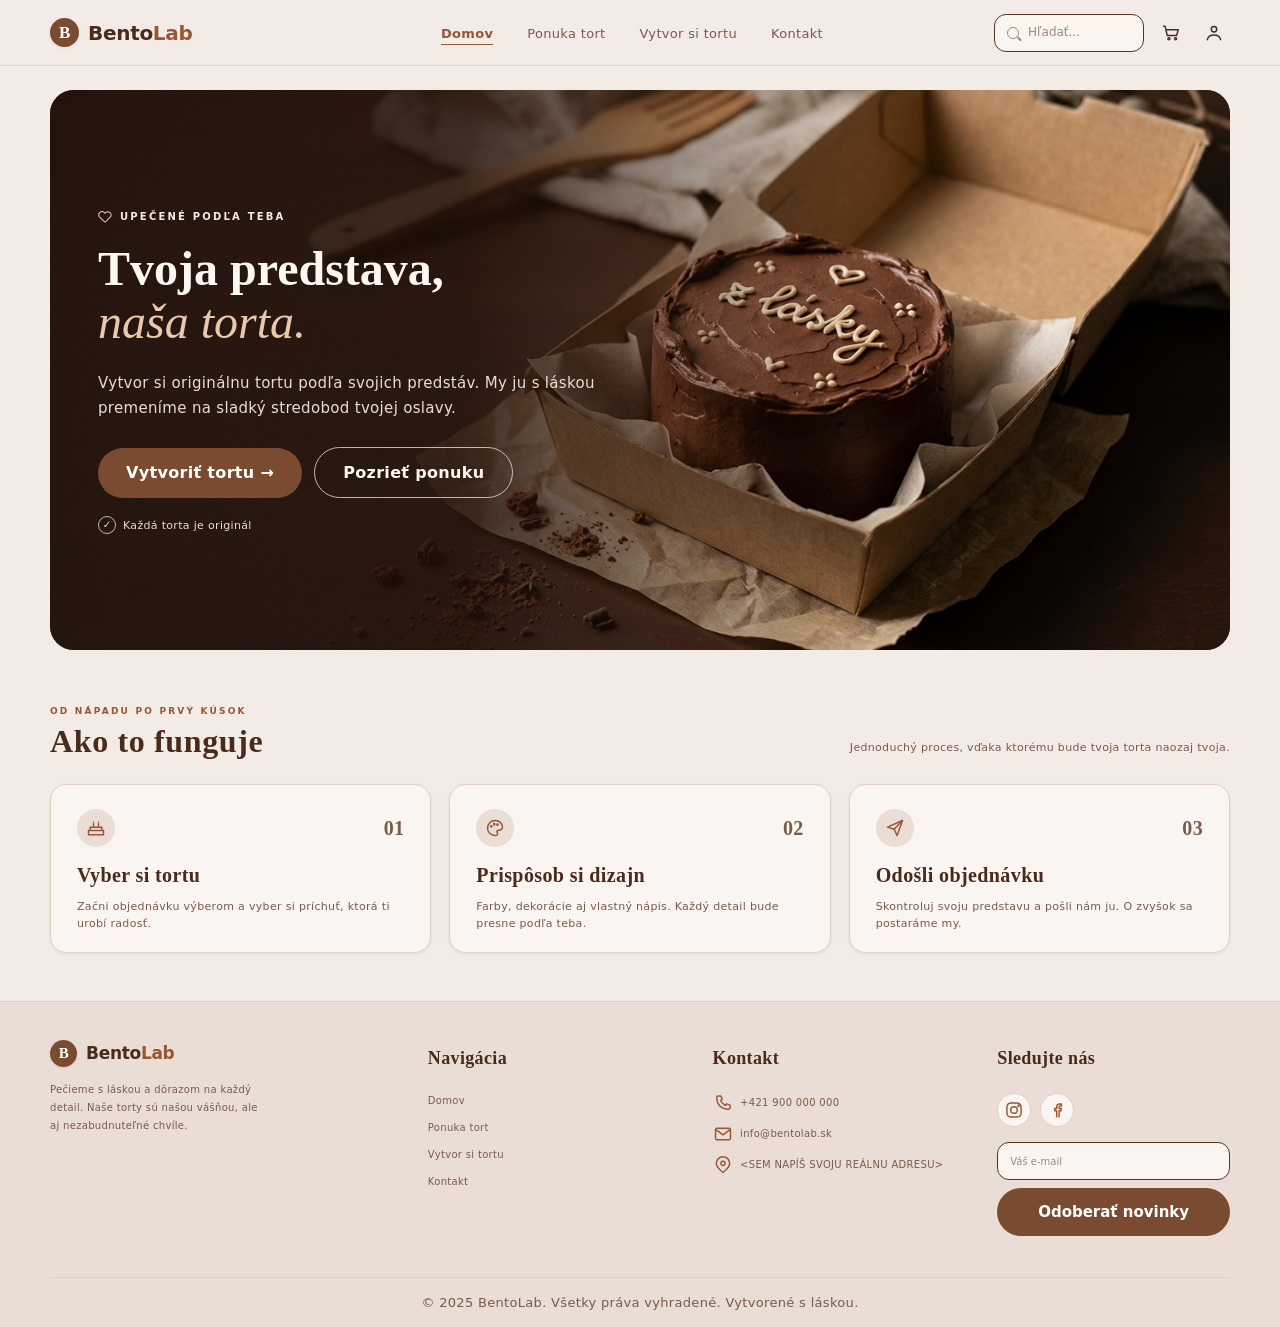
==== commit d6968f7f: "Kontakt: skutočná mapa namiesto zástupného bloku" ====
--- a/index.html
+++ b/index.html
@@ -23,10 +23,15 @@
       </nav>
 
       <div class="header-actions">
-        <label class="search-box" aria-label="Hľadať">
-          <span class="search-icon" aria-hidden="true"></span>
-          <input type="search" placeholder="Hľadať..." autocomplete="off">
-        </label>
+        <div class="search-container">
+          <form class="search-box" action="ponuka.html" method="get">
+            <button class="search-submit" type="submit" aria-label="Hľadať">
+              <span class="search-icon" aria-hidden="true"></span>
+            </button>
+            <input type="search" name="q" placeholder="Hľadať..." aria-label="Hľadať torty a stránky" role="combobox" aria-autocomplete="list" aria-expanded="false" aria-controls="search-results" autocomplete="off">
+          </form>
+          <div class="search-results" id="search-results" role="listbox" hidden></div>
+        </div>
         <button class="icon-button cart-button" type="button" aria-label="Košík" aria-expanded="false" aria-controls="cart-drawer">
           <svg class="cart-icon" aria-hidden="true" viewBox="0 0 24 24" fill="none" xmlns="http://www.w3.org/2000/svg">
             <path d="M3 4h2l2.5 11h11.2l2-7H6.1" />
@@ -35,7 +40,7 @@
           </svg>
           <span class="cart-count" hidden></span>
         </button>
-        <button class="icon-button account-button" type="button" aria-label="Účet">
+        <button class="icon-button account-button" type="button" aria-label="Účet" aria-expanded="false">
           <svg class="account-icon" aria-hidden="true" viewBox="0 0 24 24" fill="none" xmlns="http://www.w3.org/2000/svg">
             <circle cx="12" cy="7.5" r="3.25" />
             <path d="M4 20c.8-3.5 3.7-5.5 8-5.5s7.2 2 8 5.5" />
@@ -179,7 +184,7 @@
             <path d="M20 10c0 5-8 11-8 11S4 15 4 10a8 8 0 1 1 16 0Z" />
             <circle cx="12" cy="10" r="2.5" />
           </svg>
-          Hlavná 123, 811 01 Bratislava
+          &lt;SEM NAPÍŠ SVOJU REÁLNU ADRESU&gt;
         </p>
       </div>
 
@@ -210,6 +215,8 @@
   </footer>
 
   <script src="script.js"></script>
+  <script src="search.js"></script>
   <script src="cart.js"></script>
+  <script src="account.js"></script>
 </body>
 </html>
--- a/styles.css
+++ b/styles.css
@@ -107,6 +107,7 @@
 }
 
 .header-inner {
+  position: relative;
   height: 100%;
   display: grid;
   grid-template-columns: 220px 1fr auto;
@@ -165,6 +166,14 @@
   padding: 23px 0 20px;
 }
 
+.main-nav a:visited {
+  color: var(--text-secondary);
+}
+
+.main-nav a.active:visited {
+  color: var(--accent);
+}
+
 .main-nav a.active {
   color: var(--accent);
   font-weight: 700;
@@ -200,6 +209,88 @@
   color: var(--text-secondary);
   font-family: var(--font-body);
   font-size: 12px;
+}
+
+.search-submit {
+  display: grid;
+  flex: 0 0 12px;
+  place-items: center;
+  padding: 0;
+  border: 0;
+  background: transparent;
+  cursor: pointer;
+}
+
+.search-container {
+  position: relative;
+  flex: 0 0 150px;
+}
+
+.search-results {
+  position: absolute;
+  top: calc(100% + 8px);
+  right: 0;
+  z-index: 20;
+  width: min(320px, calc(100vw - 32px));
+  padding: 6px;
+  border: 1px solid var(--border-card);
+  border-radius: var(--radius-field);
+  background: var(--card);
+  box-shadow: var(--shadow-card);
+}
+
+.search-results[hidden] {
+  display: none;
+}
+
+.search-result {
+  display: flex;
+  align-items: center;
+  gap: 10px;
+  padding: 8px;
+  border-radius: var(--radius-small);
+  color: var(--text);
+}
+
+.search-result:hover,
+.search-result:focus-visible,
+.search-result[aria-selected="true"] {
+  background: var(--block);
+}
+
+.search-result-image {
+  width: 40px;
+  height: 40px;
+  flex: 0 0 40px;
+  border-radius: var(--radius-small);
+  object-fit: cover;
+}
+
+.search-result-page-image {
+  padding: 5px;
+  background: var(--bg);
+  object-fit: contain;
+}
+
+.search-result-copy {
+  display: flex;
+  flex: 1;
+  align-items: center;
+  justify-content: space-between;
+  gap: 8px;
+  min-width: 0;
+}
+
+.search-result-name {
+  color: var(--text);
+  font-size: 13px;
+  font-weight: 600;
+}
+
+.search-result-price {
+  color: var(--accent);
+  font-size: 12px;
+  white-space: nowrap;
 }
 
 .search-icon {
@@ -709,6 +800,57 @@
   gap: 14px;
 }
 
+.cake-grid[hidden] {
+  display: none;
+}
+
+.cake-search-feedback-row {
+  display: flex;
+  align-items: center;
+  justify-content: space-between;
+  gap: 16px;
+  margin-bottom: 16px;
+}
+
+.cake-search-feedback-row p {
+  margin: 0;
+  color: var(--text);
+  font-weight: 600;
+}
+
+.cake-filter-clear {
+  min-height: 40px;
+  padding: 8px 18px;
+  border: 1px solid var(--border);
+  border-radius: var(--radius-pill);
+  background: transparent;
+  color: var(--text);
+  font: inherit;
+  cursor: pointer;
+}
+
+.cake-filter-clear:hover {
+  background: var(--block);
+}
+
+.cake-search-feedback-empty {
+  display: flex;
+  flex-direction: column;
+  align-items: center;
+  gap: 16px;
+  margin-bottom: 20px;
+  padding: 28px 20px;
+  border: 1px solid var(--border-card);
+  border-radius: var(--radius-card);
+  background: var(--card);
+  text-align: center;
+}
+
+.cake-search-feedback-empty p {
+  margin: 0;
+  color: var(--text-secondary);
+}
+
 .cake-card,
 .cake-card * {
   min-width: 0;
@@ -724,6 +866,10 @@
   border-radius: var(--radius-card);
   background: var(--card);
   box-shadow: var(--shadow-card);
+}
+
+.cake-card[hidden] {
+  display: none;
 }
 
 .cake-image {
@@ -891,7 +1037,8 @@
   position: absolute;
   top: 0;
   right: 0;
-  width: min(440px, 100%);
+  width: min(420px, 100%);
+  max-width: 420px;
   height: 100%;
   display: flex;
   flex-direction: column;
@@ -902,6 +1049,12 @@
   box-shadow: -8px 0 24px rgba(74, 42, 27, 0.12);
   box-sizing: border-box;
   overflow-y: auto;
+  overflow-x: hidden;
+}
+
+.cart-drawer :focus {
+  outline: 2px solid var(--accent);
+  outline-offset: 2px;
 }
 
 .cart-drawer-header {
@@ -931,6 +1084,8 @@
 }
 
 .cart-drawer-content {
+  min-width: 0;
+  max-width: 100%;
   min-height: 0;
   flex: 1;
   display: flex;
@@ -954,6 +1109,8 @@
 }
 
 .cart-items {
+  min-width: 0;
+  max-width: 100%;
   flex: 1;
   display: flex;
   flex-direction: column;
@@ -967,6 +1124,8 @@
 .cart-item {
   display: grid;
   grid-template-columns: minmax(0, 1fr) auto;
+  min-width: 0;
+  max-width: 100%;
   gap: 12px;
   padding-bottom: 14px;
   border-bottom: 1px solid var(--border-card);
@@ -991,6 +1150,7 @@
 
 .cart-item-footer {
   display: flex;
+  flex-wrap: wrap;
   align-items: center;
   justify-content: flex-end;
   gap: 10px;
@@ -1622,6 +1782,11 @@
   box-shadow: var(--shadow-card);
 }
 
+.info-card {
+  display: flex;
+  flex-direction: column;
+}
+
 .contact-card-heading {
   min-width: 0;
   display: flex;
@@ -1791,40 +1956,39 @@
   color: var(--accent);
 }
 
-.map-placeholder {
-  min-height: 150px;
+.map-container {
+  min-width: 0;
+  flex: 1 1 auto;
   display: flex;
   flex-direction: column;
-  align-items: center;
-  justify-content: center;
-  border: 1px dashed var(--border-card);
-  border-radius: var(--radius-field);
-  background: var(--block);
-  color: var(--text-secondary);
-  text-align: center;
-}
-
-.map-pin {
+  overflow: hidden;
+}
+
+.contact-map {
+  display: block;
+  width: 100%;
+  min-height: 260px;
+  flex: 1 1 auto;
+  border: 1px solid var(--border);
+  border-radius: var(--radius-card);
+  box-sizing: border-box;
+}
+
+.map-container small {
+  margin-top: 4px;
+  text-align: right;
+}
+
+.map-container small a,
+.map-link {
   color: var(--accent);
-  font-size: 22px;
-  line-height: 1;
-}
-
-.map-placeholder strong {
-  margin-top: 10px;
-  color: var(--accent);
-  font-family: var(--font-heading);
+  font-size: 12px;
+}
+
+.map-link {
+  align-self: flex-start;
+  margin-top: 8px;
   font-size: 14px;
-}
-
-.map-placeholder p {
-  margin: 2px 0 0;
-  font-size: 12px;
-  margin-top: 16px;
-  padding: var(--button-padding);
-  border: 0;
-  font-size: var(--font-size-base);
-  cursor: pointer;
 }
 
 @media (max-width: 980px) {
@@ -2003,6 +2167,89 @@
 }
 
 @media (max-width: 600px) {
+  .header-inner {
+    position: relative;
+  }
+
+  .search-container {
+    flex: 0 0 38px;
+    width: 38px;
+  }
+
+  .search-container .search-box {
+    display: flex;
+    width: 38px;
+    justify-content: center;
+  }
+
+  .search-box input {
+    display: none;
+  }
+
+  .search-submit {
+    flex: 1 1 auto;
+  }
+
+  .search-container.is-open {
+    position: absolute;
+    z-index: 5;
+    top: 50%;
+    right: 0;
+    left: 0;
+    width: auto;
+    transform: translateY(-50%);
+  }
+
+  .search-container.is-open .search-box {
+    width: 100%;
+    justify-content: initial;
+  }
+
+  .search-container.is-open .search-box input {
+    display: block;
+    order: 0;
+  }
+
+  .search-container.is-open .search-submit {
+    position: relative;
+    order: 1;
+    flex: 0 0 28px;
+    width: 28px;
+    height: 36px;
+  }
+
+  .search-container.is-open .search-icon {
+    display: none;
+  }
+
+  .search-container.is-open .search-submit::before,
+  .search-container.is-open .search-submit::after {
+    position: absolute;
+    width: 14px;
+    height: 1.5px;
+    background: var(--text-secondary);
+    content: "";
+  }
+
+  .search-container.is-open .search-submit::before {
+    transform: rotate(45deg);
+  }
+
+  .search-container.is-open .search-submit::after {
+    transform: rotate(-45deg);
+  }
+
+  .search-container.is-open .search-results {
+    right: 0;
+    left: 0;
+    width: auto;
+  }
+
+  .cart-drawer {
+    width: 100%;
+    max-width: 100%;
+  }
+
   .cake-preview-panel {
     height: min(260px, calc(100vw - 32px));
     aspect-ratio: auto;
@@ -2049,6 +2296,14 @@
     color: var(--text-secondary);
   }
 
+  .mobile-nav a:visited {
+    color: var(--text-secondary);
+  }
+
+  .mobile-nav a.active:visited {
+    color: var(--accent);
+  }
+
   .mobile-nav a.active {
     color: var(--accent);
     text-decoration: underline;
@@ -2088,3 +2343,251 @@
     width: 100%;
   }
 }
+
+.account-dialog {
+  width: min(440px, calc(100vw - 32px));
+  max-width: 100%;
+  max-height: calc(100vh - 32px);
+  margin: auto;
+  padding: 24px;
+  overflow: auto;
+  border: 1px solid var(--border-card);
+  border-radius: var(--radius-card);
+  background: var(--card);
+  color: var(--text);
+  box-shadow: var(--shadow-card);
+}
+
+.account-button {
+  cursor: pointer;
+}
+
+.account-button.is-signed-in {
+  display: grid;
+  place-items: center;
+}
+
+.account-button.is-signed-in .account-icon {
+  display: none;
+}
+
+.account-initial {
+  display: grid;
+  width: 28px;
+  height: 28px;
+  place-items: center;
+  border-radius: var(--radius-circle);
+  background: var(--btn-primary);
+  color: var(--btn-text);
+  font-size: 13px;
+  font-weight: 700;
+}
+
+.account-menu {
+  position: absolute;
+  z-index: 30;
+  top: calc(100% + 8px);
+  right: 0;
+  width: min(280px, calc(100vw - 32px));
+  padding: 16px;
+  border: 1px solid var(--border-card);
+  border-radius: var(--radius-card);
+  background: var(--card);
+  color: var(--text);
+  box-shadow: var(--shadow-card);
+}
+
+.account-menu[hidden] {
+  display: none;
+}
+
+.account-menu-summary {
+  padding-bottom: 12px;
+  border-bottom: 1px solid var(--border-card);
+}
+
+.account-menu-greeting,
+.account-menu-email {
+  margin: 0;
+  overflow-wrap: anywhere;
+}
+
+.account-menu-greeting {
+  font-weight: 700;
+}
+
+.account-menu-email {
+  margin-top: 3px;
+  color: var(--text-secondary);
+  font-size: 13px;
+}
+
+.account-menu-feedback {
+  margin: 10px 0 0;
+  color: #8B3A32;
+  font-size: 12px;
+}
+
+.account-menu-feedback[hidden] {
+  display: none;
+}
+
+.account-logout {
+  width: 100%;
+  margin-top: 12px;
+  padding: 9px 10px;
+  border: 1px solid var(--border-card);
+  border-radius: var(--radius-small);
+  background: transparent;
+  color: var(--text);
+  text-align: left;
+  cursor: pointer;
+}
+
+.account-logout:hover {
+  background: var(--block);
+}
+
+.account-dialog::backdrop {
+  background: rgba(30, 15, 8, 0.48);
+}
+
+.account-dialog-header {
+  display: flex;
+  align-items: center;
+  justify-content: space-between;
+  gap: 12px;
+  margin-bottom: 18px;
+}
+
+.account-dialog-header h2 {
+  margin: 0;
+  color: var(--text);
+  font-size: 26px;
+}
+
+.account-close {
+  display: grid;
+  width: 38px;
+  height: 38px;
+  flex: 0 0 38px;
+  place-items: center;
+  border: 1px solid var(--border-card);
+  border-radius: var(--radius-circle);
+  background: transparent;
+  color: var(--text);
+  font-size: 24px;
+  line-height: 1;
+  cursor: pointer;
+}
+
+.account-tabs {
+  display: grid;
+  grid-template-columns: repeat(2, minmax(0, 1fr));
+  gap: 6px;
+  margin-bottom: 18px;
+  padding: 4px;
+  border: 1px solid var(--border-card);
+  border-radius: var(--radius-pill);
+  background: var(--bg);
+}
+
+.account-tab {
+  min-width: 0;
+  min-height: 40px;
+  padding: 8px 12px;
+  border: 0;
+  border-radius: var(--radius-pill);
+  background: transparent;
+  color: var(--text-secondary);
+  font-weight: 600;
+  cursor: pointer;
+}
+
+.account-tab[aria-selected="true"] {
+  background: var(--btn-primary);
+  color: var(--btn-text);
+}
+
+.account-note {
+  margin: 0 0 12px;
+  color: var(--text-secondary);
+  font-size: 13px;
+  line-height: 1.5;
+}
+
+.account-demo-note {
+  margin-top: -6px;
+}
+
+.account-field {
+  margin-top: 12px;
+}
+
+.account-field label {
+  font-size: 13px;
+}
+
+.account-field input {
+  height: 44px;
+  font-size: 16px;
+}
+
+.account-field input.has-error {
+  border: 2px solid #8B3A32;
+  background: #FFF9F7;
+}
+
+.account-field-error {
+  min-height: 0;
+  margin: 4px 0 0;
+}
+
+.account-field-error[hidden],
+.account-feedback[hidden] {
+  display: none;
+}
+
+.account-feedback {
+  margin: 14px 0 0;
+  padding: 10px 12px;
+  border: 1px solid var(--border-card);
+  border-radius: var(--radius-small);
+  background: var(--bg);
+  color: var(--text);
+  font-size: 13px;
+  line-height: 1.5;
+  overflow-wrap: anywhere;
+}
+
+.account-feedback.is-error {
+  border-color: #8B3A32;
+  color: #8B3A32;
+}
+
+.account-submit {
+  width: 100%;
+  margin-top: 16px;
+  cursor: pointer;
+}
+
+@media (max-width: 420px) {
+  .account-menu {
+    width: min(280px, calc(100vw - 24px));
+  }
+
+  .account-dialog {
+    width: calc(100vw - 24px);
+    max-height: calc(100vh - 24px);
+    padding: 18px;
+  }
+
+  .account-tabs {
+    gap: 3px;
+  }
+
+  .account-tab {
+    padding-inline: 8px;
+    font-size: 14px;
+  }
+}
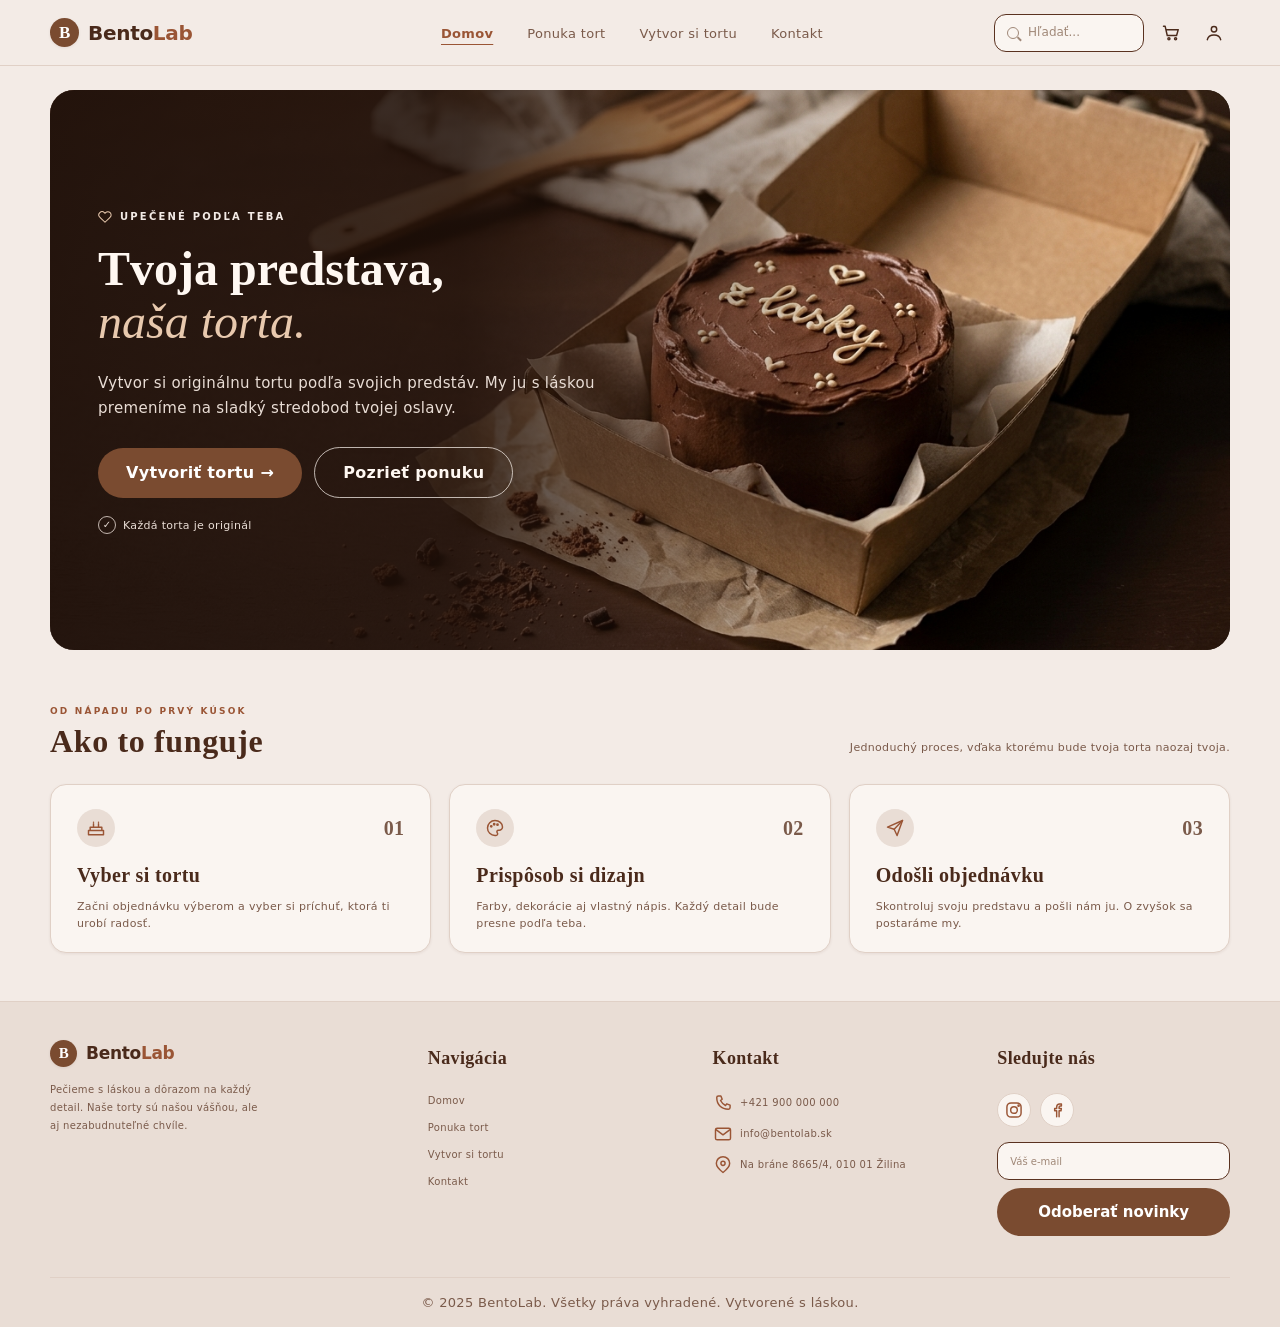
==== commit 5cd7b37f: "oprava adresy" ====
--- a/index.html
+++ b/index.html
@@ -184,7 +184,7 @@
             <path d="M20 10c0 5-8 11-8 11S4 15 4 10a8 8 0 1 1 16 0Z" />
             <circle cx="12" cy="10" r="2.5" />
           </svg>
-          &lt;SEM NAPÍŠ SVOJU REÁLNU ADRESU&gt;
+          Na bráne 8665/4, 010 01 Žilina
         </p>
       </div>
 
